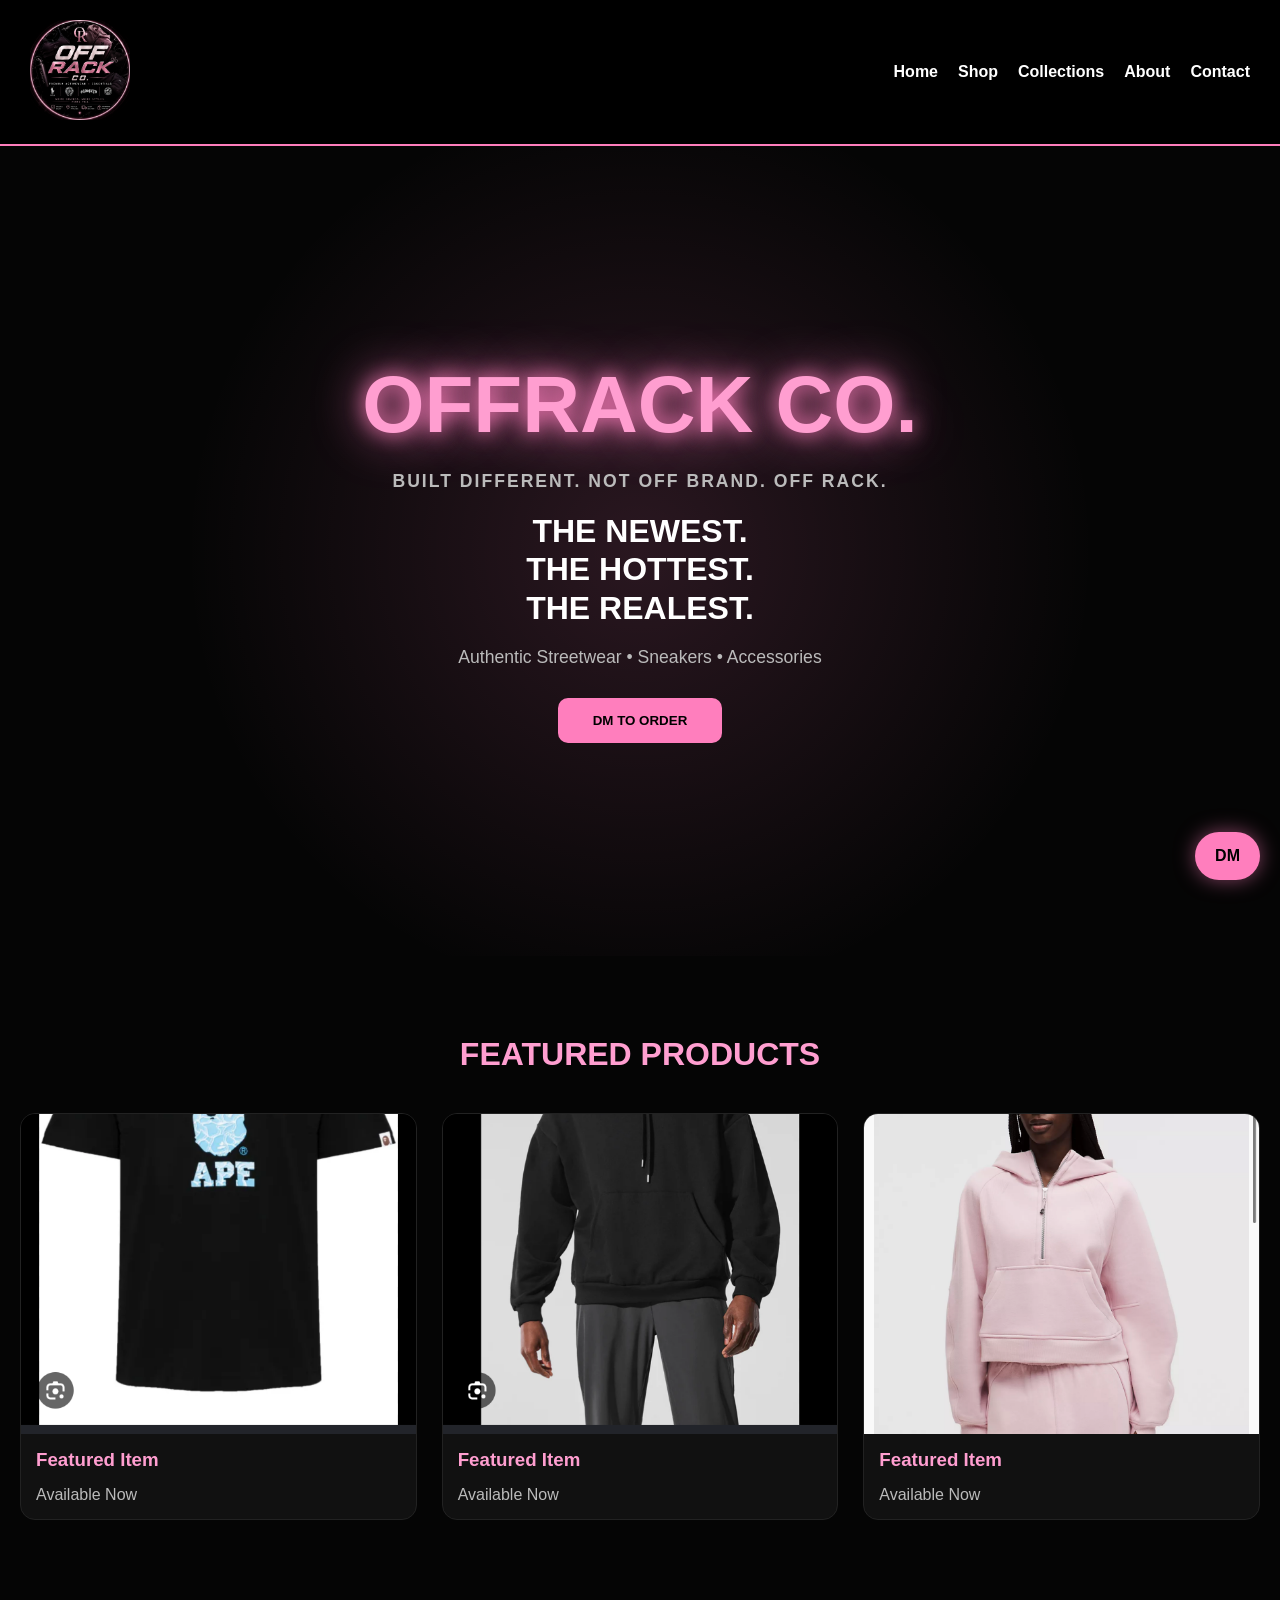
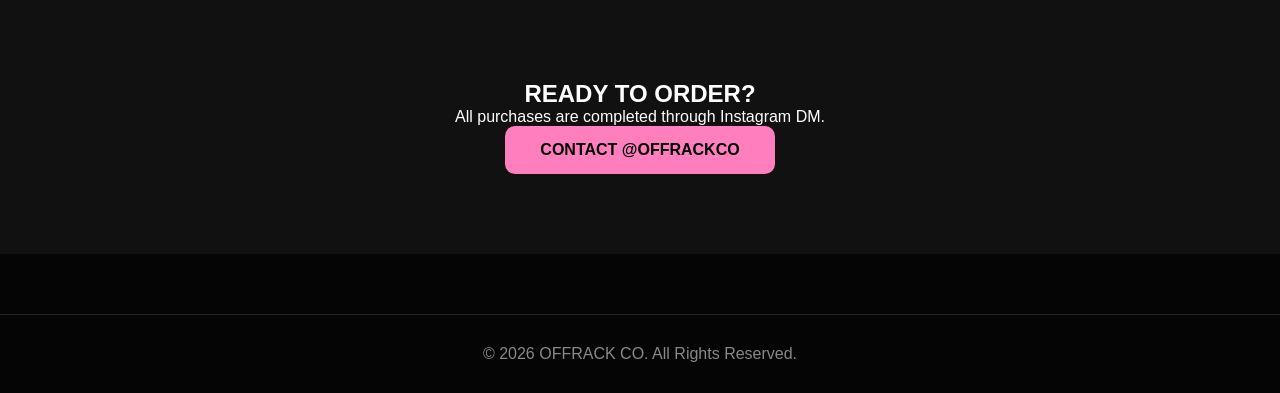
==== index.html @ 8a67b69b "Create index.html" ====
<!DOCTYPE html>
<html lang="en">

<head>
<meta charset="UTF-8">
<meta name="viewport" content="width=device-width, initial-scale=1.0">
<link rel="icon" href="B596530C-9519-46F6-9E4F-7140266F01FE.png">
<title>OFFRACK CO.</title>
<link rel="stylesheet" href="style.css">
</head>

<body>

<nav>

<div class="logo-wrap">
<img src="B596530C-9519-46F6-9E4F-7140266F01FE.png"
class="logo-img"
alt="OFFRACK CO.">
</div>

<ul>
<li><a href="index.html">Home</a></li>
<li><a href="shop.html">Shop</a></li>
<li><a href="collections.html">Collections</a></li>
<li><a href="about.html">About</a></li>
<li><a href="contact.html">Contact</a></li>
</ul>

</nav>

<section class="hero">

<h1>OFFRACK CO.</h1>

<p class="hero-tagline">
BUILT DIFFERENT. NOT OFF BRAND. OFF RACK.
</p>

<h2>
THE NEWEST.<br>
THE HOTTEST.<br>
THE REALEST.
</h2>

<p>
Authentic Streetwear • Sneakers • Accessories
</p>

<a href="https://instagram.com/offrackco" target="_blank">
<button class="hero-btn">
DM TO ORDER
</button>
</a>

</section>

<section class="featured">

<h2>FEATURED PRODUCTS</h2>

<div class="products">

<div class="card">
<img src="IMG_4664.png" alt="Featured Product">
<h3>Featured Item</h3>
<p>Available Now</p>
</div>

<div class="card">
<img src="IMG_4663.png" alt="Featured Product">
<h3>Featured Item</h3>
<p>Available Now</p>
</div>

<div class="card">
<img src="IMG_4662.png" alt="Featured Product">
<h3>Featured Item</h3>
<p>Available Now</p>
</div>

</div>

</section>

<section class="instagram">

<h2>READY TO ORDER?</h2>

<p>
All purchases are completed through Instagram DM.
</p>

<a href="https://instagram.com/offrackco"
target="_blank"
class="instagram-btn">

CONTACT @OFFRACKCO

</a>

</section>

<a href="https://instagram.com/offrackco"
target="_blank"
class="floating-dm">

DM

</a>

<footer>
<p>© 2026 OFFRACK CO. All Rights Reserved.</p>
</footer>

</body>
</html>
---- style.css ----
*{
margin:0;
padding:0;
box-sizing:border-box;
font-family:Arial, Helvetica, sans-serif;
}

html{
scroll-behavior:smooth;
}

body{
background:#050505;
color:white;
overflow-x:hidden;
}

/* NAVIGATION */

nav{
display:flex;
justify-content:space-between;
align-items:center;
padding:20px 30px;
background:#000;
border-bottom:2px solid #ff7ebd;
}

.logo-img{
width:100px;
height:auto;
}

nav ul{
display:flex;
gap:20px;
list-style:none;
flex-wrap:wrap;
}

nav ul li a{
color:white;
text-decoration:none;
font-weight:600;
transition:.3s;
}

nav ul li a:hover{
color:#ff7ebd;
}

/* HERO */

.hero{
min-height:90vh;
display:flex;
flex-direction:column;
justify-content:center;
align-items:center;
text-align:center;
padding:40px 20px;
background:
radial-gradient(circle,
rgba(255,126,189,.15),
transparent 60%);
}

.hero h1{
font-size:5rem;
font-weight:900;
color:#ff9ed0;
text-shadow:
0 0 20px #ff7ebd,
0 0 50px #ff7ebd;
}

.hero-tagline{
margin-top:20px;
font-size:1.1rem;
letter-spacing:2px;
font-weight:bold;
color:#ff9ed0;
}

.hero h2{
font-size:2rem;
margin-top:20px;
line-height:1.2;
}

.hero p{
margin-top:20px;
font-size:1.1rem;
color:#bbb;
max-width:700px;
}

.hero-btn{
margin-top:30px;
padding:15px 35px;
background:#ff7ebd;
color:black;
border:none;
border-radius:10px;
font-weight:bold;
cursor:pointer;
}

.featured{
padding:80px 20px;
}

.featured h2{
text-align:center;
font-size:2rem;
margin-bottom:40px;
color:#ff9ed0;
}

.products{
display:grid;
grid-template-columns:repeat(auto-fit,minmax(280px,1fr));
gap:25px;
}

.card{
background:#111;
border:1px solid #222;
border-radius:15px;
overflow:hidden;
transition:.3s;
}

.card:hover{
transform:translateY(-8px);
border-color:#ff7ebd;
box-shadow:0 0 25px rgba(255,126,189,.4);
}

.card img{
width:100%;
height:320px;
object-fit:cover;
display:block;
}

.card h3{
padding:15px;
color:#ff9ed0;
}

.card p{
padding:0 15px 15px;
color:#bbb;
}

.about{
padding:80px 20px;
max-width:900px;
margin:auto;
text-align:center;
line-height:1.8;
}

.about h2{
margin-bottom:20px;
color:#ff9ed0;
}

.instagram{
padding:80px 20px;
background:#111;
text-align:center;
}

.instagram-btn{
display:inline-block;
padding:15px 35px;
background:#ff7ebd;
color:black;
text-decoration:none;
font-weight:bold;
border-radius:10px;
}

.floating-dm{
position:fixed;
bottom:20px;
right:20px;
background:#ff7ebd;
color:black;
padding:15px 20px;
border-radius:50px;
font-weight:bold;
text-decoration:none;
z-index:999;
box-shadow:0 0 20px rgba(255,126,189,.5);
}

footer{
text-align:center;
padding:30px;
border-top:1px solid #222;
color:#888;
margin-top:60px;
}

@media(max-width:768px){

nav{
flex-direction:column;
gap:15px;
}

nav ul{
justify-content:center;
}

.hero h1{
font-size:3rem;
}

.hero h2{
font-size:1.5rem;
}

.card img{
height:240px;
}

}
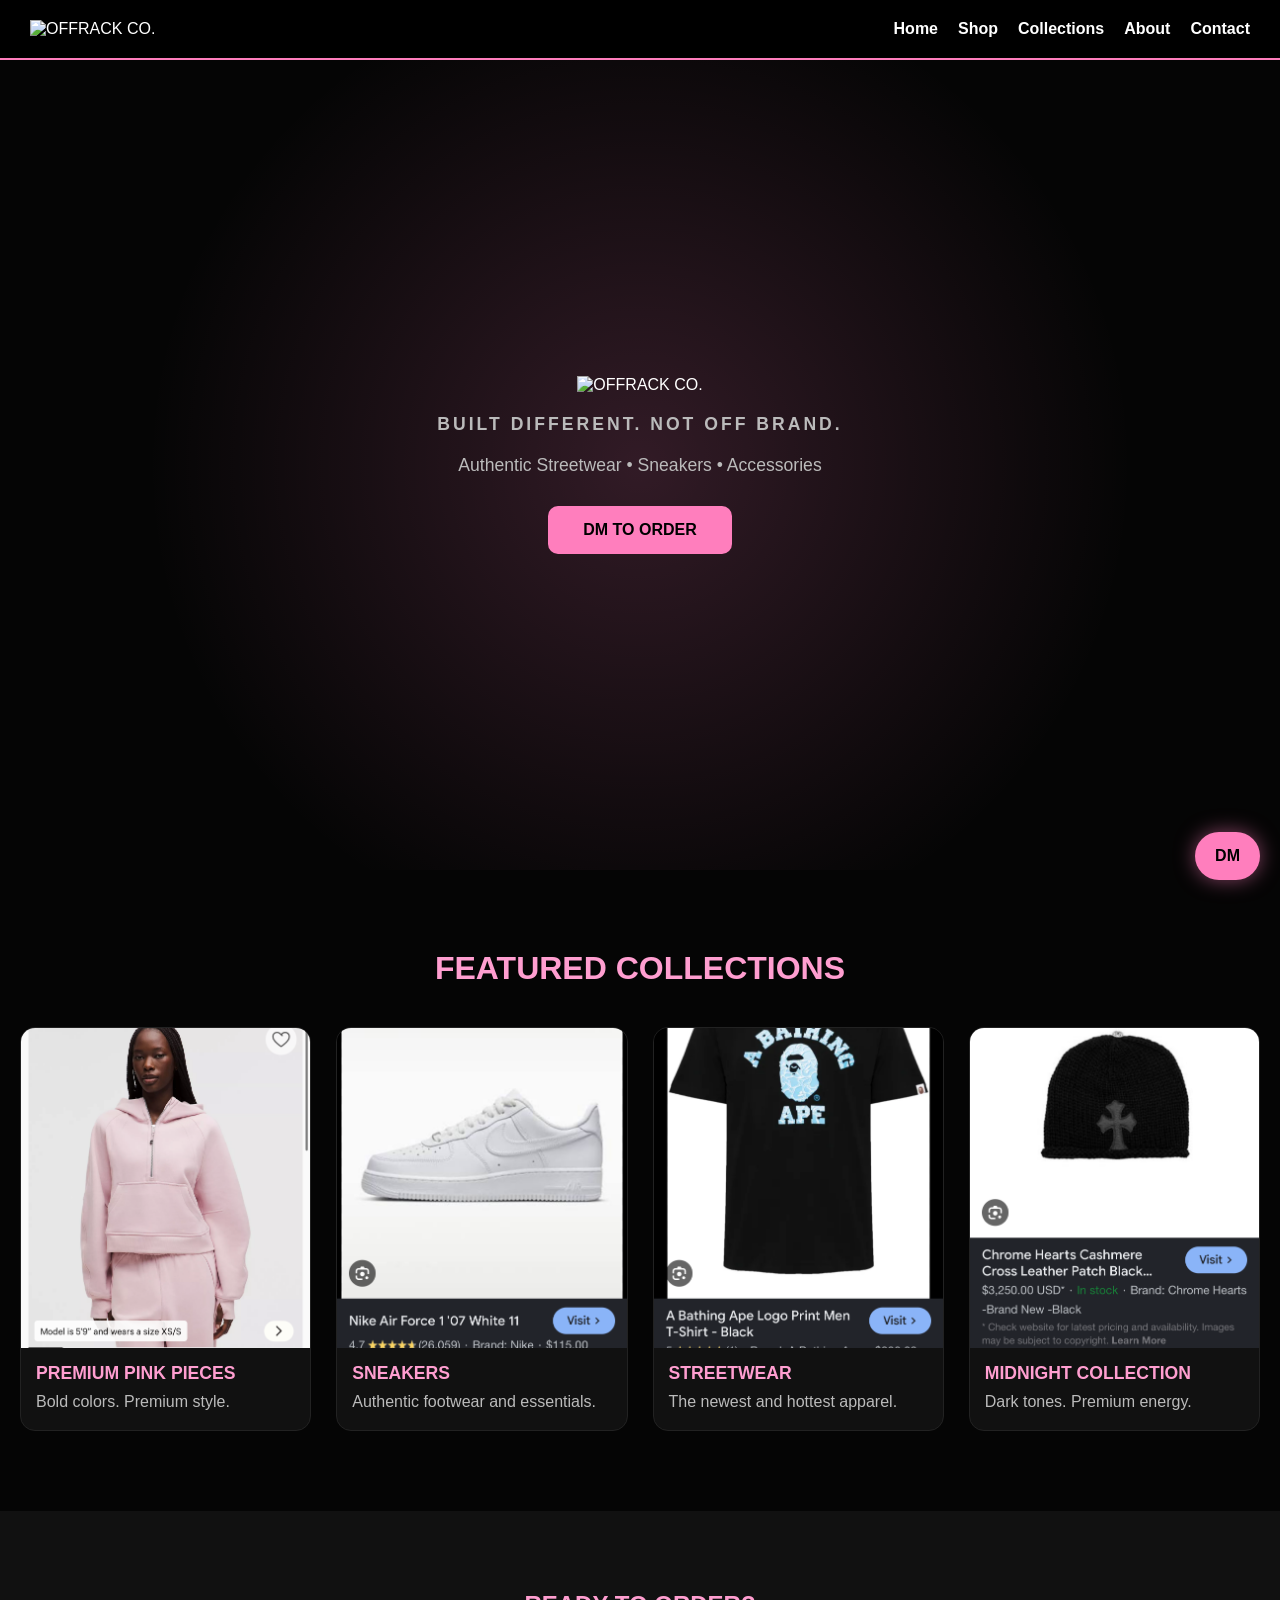
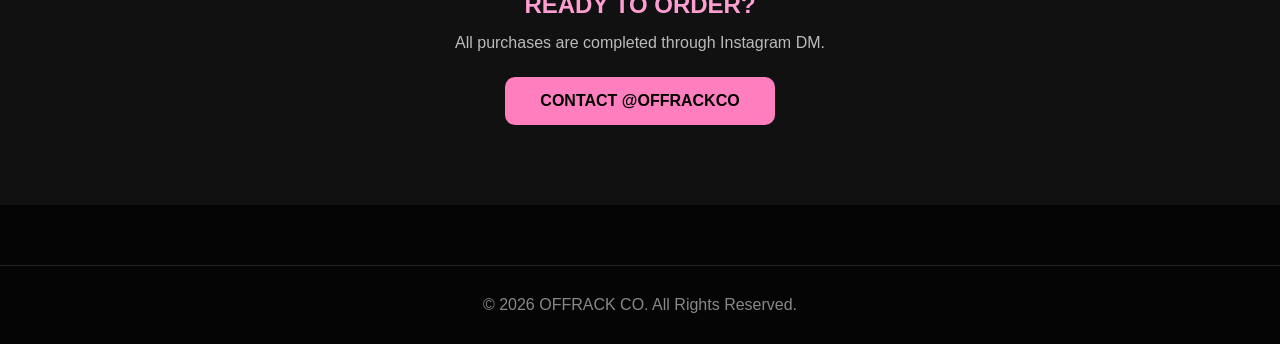
==== commit 4dea4234: "Create index.html" ====
--- a/index.html
+++ b/index.html
@@ -1,24 +1,19 @@
 <!DOCTYPE html>
 <html lang="en">
-
 <head>
 <meta charset="UTF-8">
 <meta name="viewport" content="width=device-width, initial-scale=1.0">
-<link rel="icon" href="B596530C-9519-46F6-9E4F-7140266F01FE.png">
+<link rel="icon" href="offrack-logo.png">
 <title>OFFRACK CO.</title>
 <link rel="stylesheet" href="style.css">
 </head>
-
 <body>
-
 <nav>
-
 <div class="logo-wrap">
-<img src="B596530C-9519-46F6-9E4F-7140266F01FE.png"
+<img src="offrack-logo.png"
 class="logo-img"
 alt="OFFRACK CO.">
 </div>
-
 <ul>
 <li><a href="index.html">Home</a></li>
 <li><a href="shop.html">Shop</a></li>
@@ -26,92 +21,76 @@
 <li><a href="about.html">About</a></li>
 <li><a href="contact.html">Contact</a></li>
 </ul>
-
 </nav>
-
 <section class="hero">
-
-<h1>OFFRACK CO.</h1>
-
+<img
+src="offrack-logo.png"
+class="hero-logo"
+alt="OFFRACK CO.">
 <p class="hero-tagline">
-BUILT DIFFERENT. NOT OFF BRAND. OFF RACK.
+BUILT DIFFERENT. NOT OFF BRAND.
 </p>
-
-<h2>
-THE NEWEST.<br>
-THE HOTTEST.<br>
-THE REALEST.
-</h2>
-
 <p>
 Authentic Streetwear • Sneakers • Accessories
 </p>
-
-<a href="https://instagram.com/offrackco" target="_blank">
+<a href="https://instagram.com/offrackco"
+target="_blank">
 <button class="hero-btn">
 DM TO ORDER
 </button>
 </a>
-
 </section>
-
 <section class="featured">
-
-<h2>FEATURED PRODUCTS</h2>
-
+<h2>FEATURED COLLECTIONS</h2>
 <div class="products">
-
+<a href="pink-pieces.html" class="collection-link">
 <div class="card">
-<img src="IMG_4664.png" alt="Featured Product">
-<h3>Featured Item</h3>
-<p>Available Now</p>
+<img src="IMG_4662.png">
+<h3>PREMIUM PINK PIECES</h3>
+<p>Bold colors. Premium style.</p>
 </div>
-
+</a>
+<a href="sneakers.html" class="collection-link">
 <div class="card">
-<img src="IMG_4663.png" alt="Featured Product">
-<h3>Featured Item</h3>
-<p>Available Now</p>
+<img src="IMG_4659.png">
+<h3>SNEAKERS</h3>
+<p>Authentic footwear and essentials.</p>
 </div>
-
+</a>
+<a href="streetwear.html" class="collection-link">
 <div class="card">
-<img src="IMG_4662.png" alt="Featured Product">
-<h3>Featured Item</h3>
-<p>Available Now</p>
+<img src="IMG_4664.png">
+<h3>STREETWEAR</h3>
+<p>The newest and hottest apparel.</p>
 </div>
-
+</a>
+<a href="midnight.html" class="collection-link">
+<div class="card">
+<img src="IMG_4661.png">
+<h3>MIDNIGHT COLLECTION</h3>
+<p>Dark tones. Premium energy.</p>
 </div>
-
+</a>
+</div>
 </section>
-
 <section class="instagram">
-
 <h2>READY TO ORDER?</h2>
-
 <p>
 All purchases are completed through Instagram DM.
 </p>
-
 <a href="https://instagram.com/offrackco"
 target="_blank"
 class="instagram-btn">
-
 CONTACT @OFFRACKCO
-
 </a>
-
 </section>
-
 <a href="https://instagram.com/offrackco"
 target="_blank"
 class="floating-dm">
-
 DM
-
 </a>
-
 <footer>
 <p>© 2026 OFFRACK CO. All Rights Reserved.</p>
 </footer>
-
 </body>
 </html>
--- a/style.css
+++ b/style.css
@@ -60,9 +60,11 @@
 text-align:center;
 padding:40px 20px;
 background:
-radial-gradient(circle,
-rgba(255,126,189,.15),
-transparent 60%);
+radial-gradient(
+circle at center,
+rgba(255,126,189,.18),
+transparent 65%
+);
 }
 
 .hero h1{
@@ -75,16 +77,16 @@
 }
 
 .hero-tagline{
-margin-top:20px;
-font-size:1.1rem;
-letter-spacing:2px;
-font-weight:bold;
+margin-top:15px;
+font-size:1rem;
+letter-spacing:3px;
+font-weight:700;
 color:#ff9ed0;
 }
 
 .hero h2{
 font-size:2rem;
-margin-top:20px;
+margin-top:25px;
 line-height:1.2;
 }
 
@@ -104,7 +106,16 @@
 border-radius:10px;
 font-weight:bold;
 cursor:pointer;
-}
+font-size:1rem;
+transition:.3s;
+}
+
+.hero-btn:hover{
+transform:translateY(-5px);
+box-shadow:0 0 20px #ff7ebd;
+}
+
+/* SECTIONS */
 
 .featured{
 padding:80px 20px;
@@ -116,6 +127,8 @@
 margin-bottom:40px;
 color:#ff9ed0;
 }
+
+/* PRODUCTS */
 
 .products{
 display:grid;
@@ -129,6 +142,7 @@
 border-radius:15px;
 overflow:hidden;
 transition:.3s;
+height:100%;
 }
 
 .card:hover{
@@ -145,32 +159,113 @@
 }
 
 .card h3{
-padding:15px;
-color:#ff9ed0;
+padding:15px 15px 5px;
+color:#ff9ed0;
+font-size:1.1rem;
 }
 
 .card p{
 padding:0 15px 15px;
 color:#bbb;
-}
+line-height:1.6;
+}
+
+/* CLICKABLE COLLECTIONS */
+
+.collection-link{
+display:block;
+text-decoration:none;
+color:inherit;
+}
+
+.collection-link:hover{
+text-decoration:none;
+}
+
+/* COLLECTION PAGES */
+
+.collection-page{
+padding:80px 20px;
+text-align:center;
+}
+
+.collection-page h1{
+font-size:4rem;
+color:#ff9ed0;
+margin-bottom:20px;
+text-shadow:
+0 0 20px #ff7ebd,
+0 0 50px #ff7ebd;
+}
+
+.collection-page p{
+color:#bbb;
+max-width:800px;
+margin:auto;
+line-height:1.8;
+margin-bottom:40px;
+}
+
+.collection-page .products{
+margin-top:40px;
+}
+
+.collection-page .card{
+background:#111;
+border:1px solid #222;
+border-radius:15px;
+overflow:hidden;
+transition:.3s;
+}
+
+.collection-page .card:hover{
+transform:translateY(-8px);
+border-color:#ff7ebd;
+box-shadow:0 0 25px rgba(255,126,189,.4);
+}
+
+.collection-page .card img{
+width:100%;
+height:350px;
+object-fit:cover;
+}
+
+.collection-page h2{
+color:#ff9ed0;
+margin-bottom:20px;
+}
+
+/* ABOUT */
 
 .about{
 padding:80px 20px;
 max-width:900px;
 margin:auto;
 text-align:center;
-line-height:1.8;
+line-height:1.9;
 }
 
 .about h2{
 margin-bottom:20px;
 color:#ff9ed0;
 }
+
+/* CONTACT */
 
 .instagram{
 padding:80px 20px;
 background:#111;
 text-align:center;
+}
+
+.instagram h2{
+margin-bottom:15px;
+color:#ff9ed0;
+}
+
+.instagram p{
+margin-bottom:25px;
+color:#bbb;
 }
 
 .instagram-btn{
@@ -181,7 +276,15 @@
 text-decoration:none;
 font-weight:bold;
 border-radius:10px;
-}
+transition:.3s;
+}
+
+.instagram-btn:hover{
+transform:translateY(-3px);
+box-shadow:0 0 20px #ff7ebd;
+}
+
+/* FLOATING DM BUTTON */
 
 .floating-dm{
 position:fixed;
@@ -195,7 +298,14 @@
 text-decoration:none;
 z-index:999;
 box-shadow:0 0 20px rgba(255,126,189,.5);
-}
+transition:.3s;
+}
+
+.floating-dm:hover{
+transform:scale(1.05);
+}
+
+/* FOOTER */
 
 footer{
 text-align:center;
@@ -205,6 +315,8 @@
 margin-top:60px;
 }
 
+/* MOBILE */
+
 @media(max-width:768px){
 
 nav{
@@ -224,8 +336,21 @@
 font-size:1.5rem;
 }
 
+.hero-tagline{
+font-size:.9rem;
+}
+
+.collection-page h1{
+font-size:2.5rem;
+}
+
 .card img{
 height:240px;
 }
 
-}
+.floating-dm{
+bottom:15px;
+right:15px;
+}
+
+}
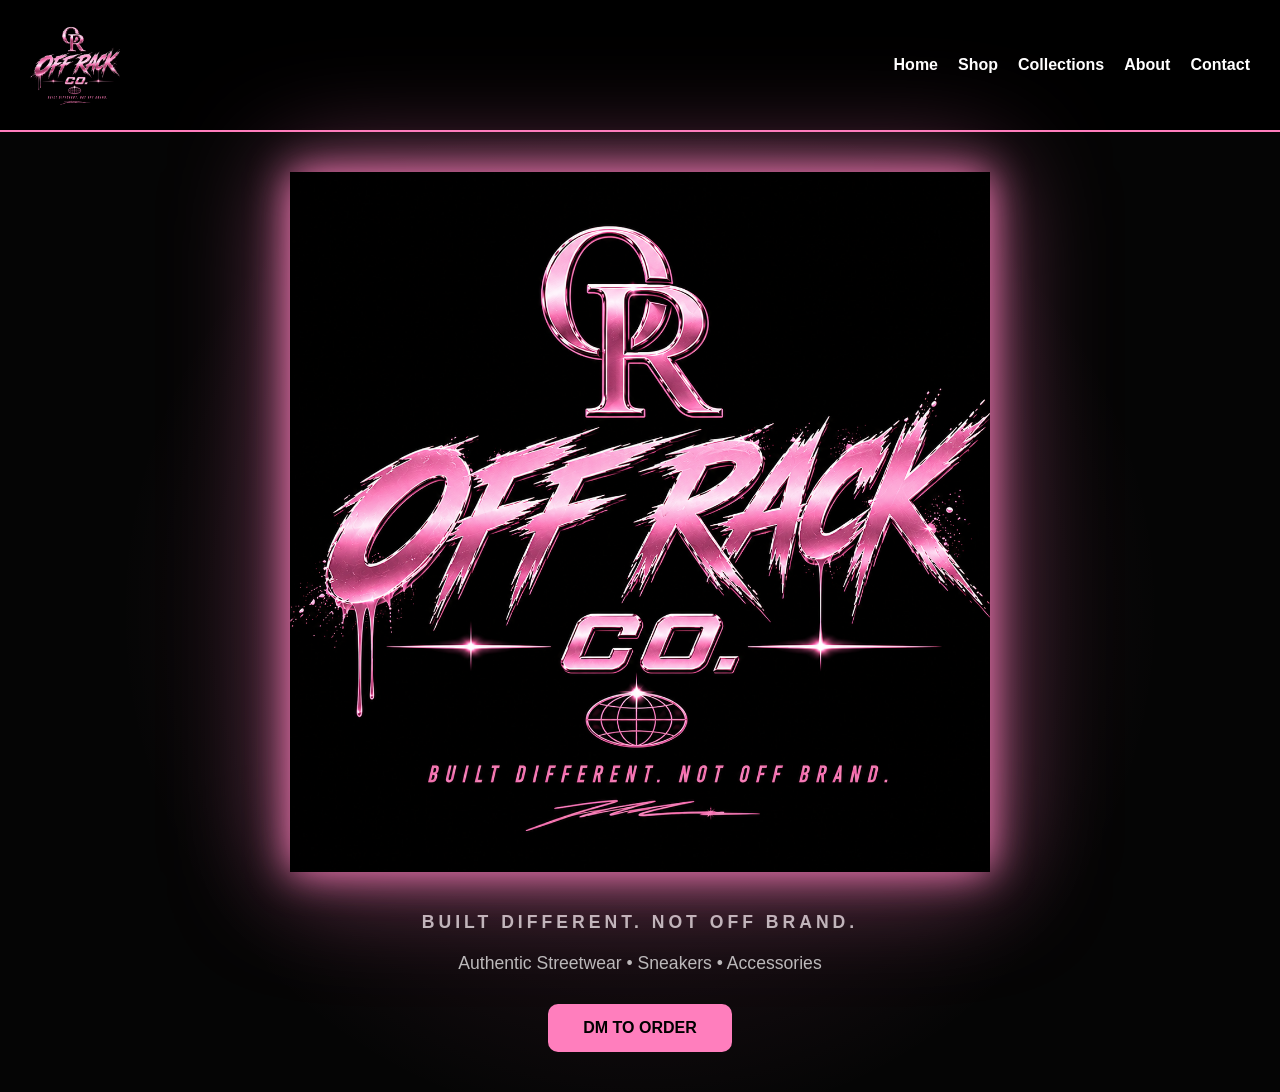
==== commit bfad6f8b: "Create index.html" ====
--- a/index.html
+++ b/index.html
@@ -1,16 +1,15 @@
-<!DOCTYPE html>
-<html lang="en">
 <head>
 <meta charset="UTF-8">
 <meta name="viewport" content="width=device-width, initial-scale=1.0">
-<link rel="icon" href="offrack-logo.png">
+<link rel="icon" href="16BE7FED-E92F-4C69-846D-A9EF9C2878A0.png">
 <title>OFFRACK CO.</title>
 <link rel="stylesheet" href="style.css">
 </head>
 <body>
 <nav>
 <div class="logo-wrap">
-<img src="offrack-logo.png"
+<img
+src="16BE7FED-E92F-4C69-846D-A9EF9C2878A0.png"
 class="logo-img"
 alt="OFFRACK CO.">
 </div>
@@ -24,7 +23,7 @@
 </nav>
 <section class="hero">
 <img
-src="offrack-logo.png"
+src="16BE7FED-E92F-4C69-846D-A9EF9C2878A0.png"
 class="hero-logo"
 alt="OFFRACK CO.">
 <p class="hero-tagline">
@@ -33,64 +32,9 @@
 <p>
 Authentic Streetwear • Sneakers • Accessories
 </p>
-<a href="https://instagram.com/offrackco"
-target="_blank">
+<a href="https://instagram.com/offrackco" target="_blank">
 <button class="hero-btn">
 DM TO ORDER
 </button>
 </a>
 </section>
-<section class="featured">
-<h2>FEATURED COLLECTIONS</h2>
-<div class="products">
-<a href="pink-pieces.html" class="collection-link">
-<div class="card">
-<img src="IMG_4662.png">
-<h3>PREMIUM PINK PIECES</h3>
-<p>Bold colors. Premium style.</p>
-</div>
-</a>
-<a href="sneakers.html" class="collection-link">
-<div class="card">
-<img src="IMG_4659.png">
-<h3>SNEAKERS</h3>
-<p>Authentic footwear and essentials.</p>
-</div>
-</a>
-<a href="streetwear.html" class="collection-link">
-<div class="card">
-<img src="IMG_4664.png">
-<h3>STREETWEAR</h3>
-<p>The newest and hottest apparel.</p>
-</div>
-</a>
-<a href="midnight.html" class="collection-link">
-<div class="card">
-<img src="IMG_4661.png">
-<h3>MIDNIGHT COLLECTION</h3>
-<p>Dark tones. Premium energy.</p>
-</div>
-</a>
-</div>
-</section>
-<section class="instagram">
-<h2>READY TO ORDER?</h2>
-<p>
-All purchases are completed through Instagram DM.
-</p>
-<a href="https://instagram.com/offrackco"
-target="_blank"
-class="instagram-btn">
-CONTACT @OFFRACKCO
-</a>
-</section>
-<a href="https://instagram.com/offrackco"
-target="_blank"
-class="floating-dm">
-DM
-</a>
-<footer>
-<p>© 2026 OFFRACK CO. All Rights Reserved.</p>
-</footer>
-</body>
-</html>
--- a/style.css
+++ b/style.css
@@ -4,19 +4,15 @@
 box-sizing:border-box;
 font-family:Arial, Helvetica, sans-serif;
 }
-
 html{
 scroll-behavior:smooth;
 }
-
 body{
 background:#050505;
 color:white;
 overflow-x:hidden;
 }
-
 /* NAVIGATION */
-
 nav{
 display:flex;
 justify-content:space-between;
@@ -25,32 +21,26 @@
 background:#000;
 border-bottom:2px solid #ff7ebd;
 }
-
 .logo-img{
-width:100px;
+width:90px;
 height:auto;
 }
-
 nav ul{
 display:flex;
 gap:20px;
 list-style:none;
 flex-wrap:wrap;
 }
-
 nav ul li a{
 color:white;
 text-decoration:none;
 font-weight:600;
 transition:.3s;
 }
-
 nav ul li a:hover{
 color:#ff7ebd;
 }
-
 /* HERO */
-
 .hero{
 min-height:90vh;
 display:flex;
@@ -66,7 +56,22 @@
 transparent 65%
 );
 }
-
+.hero-logo{
+width:700px;
+max-width:95%;
+height:auto;
+margin-bottom:20px;
+filter:
+drop-shadow(0 0 20px #ff7ebd)
+drop-shadow(0 0 50px rgba(255,126,189,.5));
+}
+.hero-tagline{
+margin-top:10px;
+font-size:1rem;
+letter-spacing:4px;
+font-weight:700;
+color:#ff9ed0;
+}
 .hero h1{
 font-size:5rem;
 font-weight:900;
@@ -75,28 +80,17 @@
 0 0 20px #ff7ebd,
 0 0 50px #ff7ebd;
 }
-
-.hero-tagline{
-margin-top:15px;
-font-size:1rem;
-letter-spacing:3px;
-font-weight:700;
-color:#ff9ed0;
-}
-
 .hero h2{
 font-size:2rem;
-margin-top:25px;
+margin-top:20px;
 line-height:1.2;
 }
-
 .hero p{
 margin-top:20px;
 font-size:1.1rem;
 color:#bbb;
 max-width:700px;
 }
-
 .hero-btn{
 margin-top:30px;
 padding:15px 35px;
@@ -105,37 +99,31 @@
 border:none;
 border-radius:10px;
 font-weight:bold;
+font-size:1rem;
 cursor:pointer;
-font-size:1rem;
-transition:.3s;
-}
-
+transition:.3s;
+}
 .hero-btn:hover{
 transform:translateY(-5px);
 box-shadow:0 0 20px #ff7ebd;
 }
-
 /* SECTIONS */
-
 .featured{
 padding:80px 20px;
 }
-
 .featured h2{
 text-align:center;
 font-size:2rem;
 margin-bottom:40px;
 color:#ff9ed0;
 }
-
 /* PRODUCTS */
-
 .products{
 display:grid;
-grid-template-columns:repeat(auto-fit,minmax(280px,1fr));
+grid-template-columns:
+repeat(auto-fit,minmax(280px,1fr));
 gap:25px;
 }
-
 .card{
 background:#111;
 border:1px solid #222;
@@ -144,99 +132,61 @@
 transition:.3s;
 height:100%;
 }
-
 .card:hover{
 transform:translateY(-8px);
 border-color:#ff7ebd;
-box-shadow:0 0 25px rgba(255,126,189,.4);
-}
-
+box-shadow:
+0 0 25px rgba(255,126,189,.4);
+}
 .card img{
 width:100%;
 height:320px;
 object-fit:cover;
 display:block;
 }
-
 .card h3{
 padding:15px 15px 5px;
 color:#ff9ed0;
 font-size:1.1rem;
 }
-
 .card p{
 padding:0 15px 15px;
 color:#bbb;
 line-height:1.6;
 }
-
-/* CLICKABLE COLLECTIONS */
-
+/* COLLECTION LINKS */
 .collection-link{
 display:block;
 text-decoration:none;
 color:inherit;
 }
-
 .collection-link:hover{
 text-decoration:none;
 }
-
 /* COLLECTION PAGES */
-
 .collection-page{
 padding:80px 20px;
 text-align:center;
 }
-
 .collection-page h1{
 font-size:4rem;
-color:#ff9ed0;
 margin-bottom:20px;
+color:#ff9ed0;
 text-shadow:
 0 0 20px #ff7ebd,
 0 0 50px #ff7ebd;
 }
-
 .collection-page p{
-color:#bbb;
 max-width:800px;
 margin:auto;
 line-height:1.8;
+color:#bbb;
 margin-bottom:40px;
 }
-
 .collection-page .products{
 margin-top:40px;
 }
-
-.collection-page .card{
-background:#111;
-border:1px solid #222;
-border-radius:15px;
-overflow:hidden;
-transition:.3s;
-}
-
-.collection-page .card:hover{
-transform:translateY(-8px);
-border-color:#ff7ebd;
-box-shadow:0 0 25px rgba(255,126,189,.4);
-}
-
-.collection-page .card img{
-width:100%;
-height:350px;
-object-fit:cover;
-}
-
-.collection-page h2{
-color:#ff9ed0;
-margin-bottom:20px;
-}
-
 /* ABOUT */
-
 .about{
 padding:80px 20px;
 max-width:900px;
@@ -244,30 +194,24 @@
 text-align:center;
 line-height:1.9;
 }
-
 .about h2{
 margin-bottom:20px;
 color:#ff9ed0;
 }
-
-/* CONTACT */
-
+/* INSTAGRAM / CONTACT */
 .instagram{
-padding:80px 20px;
 background:#111;
-text-align:center;
-}
-
+padding:80px 20px;
+text-align:center;
+}
 .instagram h2{
 margin-bottom:15px;
 color:#ff9ed0;
 }
-
 .instagram p{
 margin-bottom:25px;
 color:#bbb;
 }
-
 .instagram-btn{
 display:inline-block;
 padding:15px 35px;
@@ -278,14 +222,11 @@
 border-radius:10px;
 transition:.3s;
 }
-
 .instagram-btn:hover{
 transform:translateY(-3px);
 box-shadow:0 0 20px #ff7ebd;
 }
-
 /* FLOATING DM BUTTON */
-
 .floating-dm{
 position:fixed;
 bottom:20px;
@@ -297,60 +238,51 @@
 font-weight:bold;
 text-decoration:none;
 z-index:999;
-box-shadow:0 0 20px rgba(255,126,189,.5);
-transition:.3s;
-}
-
+box-shadow:
+0 0 20px rgba(255,126,189,.5);
+transition:.3s;
+}
 .floating-dm:hover{
 transform:scale(1.05);
 }
-
 /* FOOTER */
-
 footer{
 text-align:center;
 padding:30px;
+margin-top:60px;
 border-top:1px solid #222;
 color:#888;
-margin-top:60px;
-}
-
+}
 /* MOBILE */
-
 @media(max-width:768px){
-
 nav{
 flex-direction:column;
 gap:15px;
 }
-
 nav ul{
 justify-content:center;
 }
-
+.hero-logo{
+width:95%;
+}
 .hero h1{
 font-size:3rem;
 }
-
 .hero h2{
 font-size:1.5rem;
 }
-
 .hero-tagline{
-font-size:.9rem;
-}
-
+font-size:.85rem;
+letter-spacing:2px;
+}
 .collection-page h1{
 font-size:2.5rem;
 }
-
 .card img{
 height:240px;
 }
-
 .floating-dm{
 bottom:15px;
 right:15px;
 }
-
-}
+}
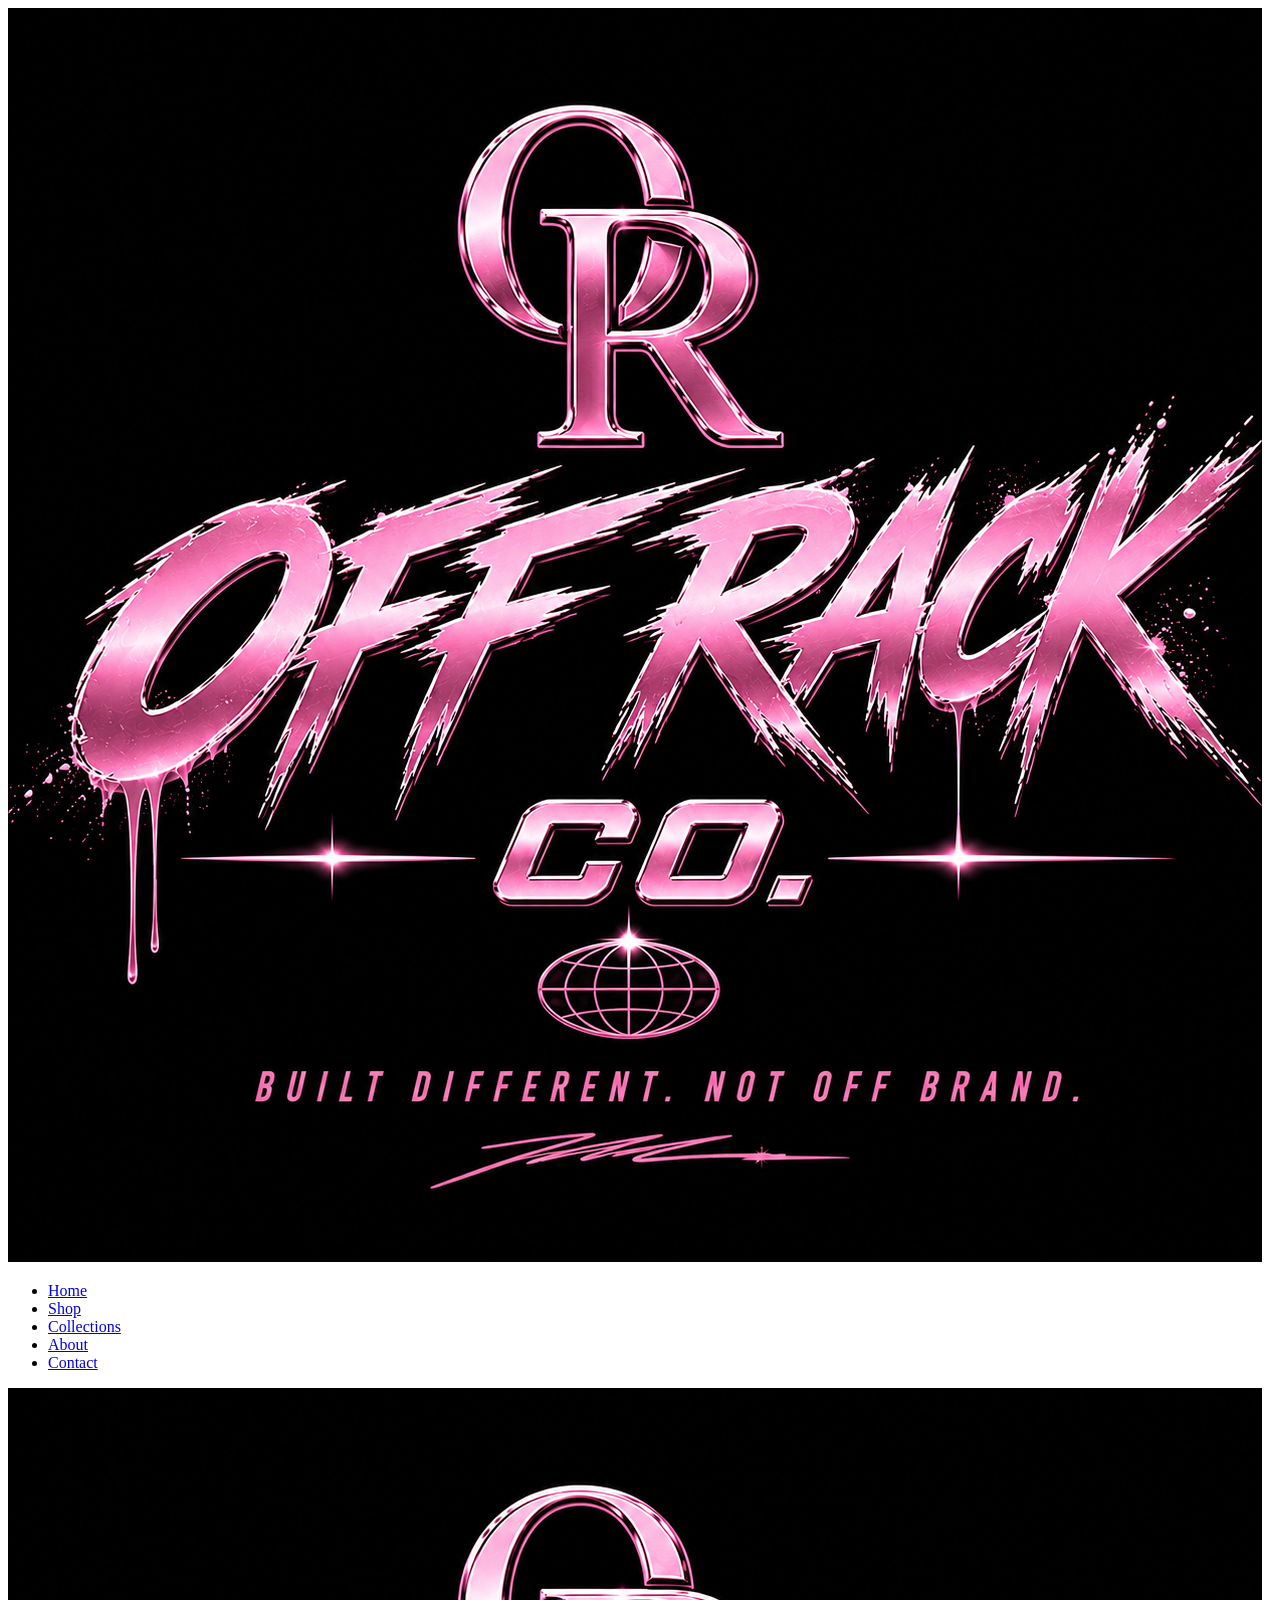
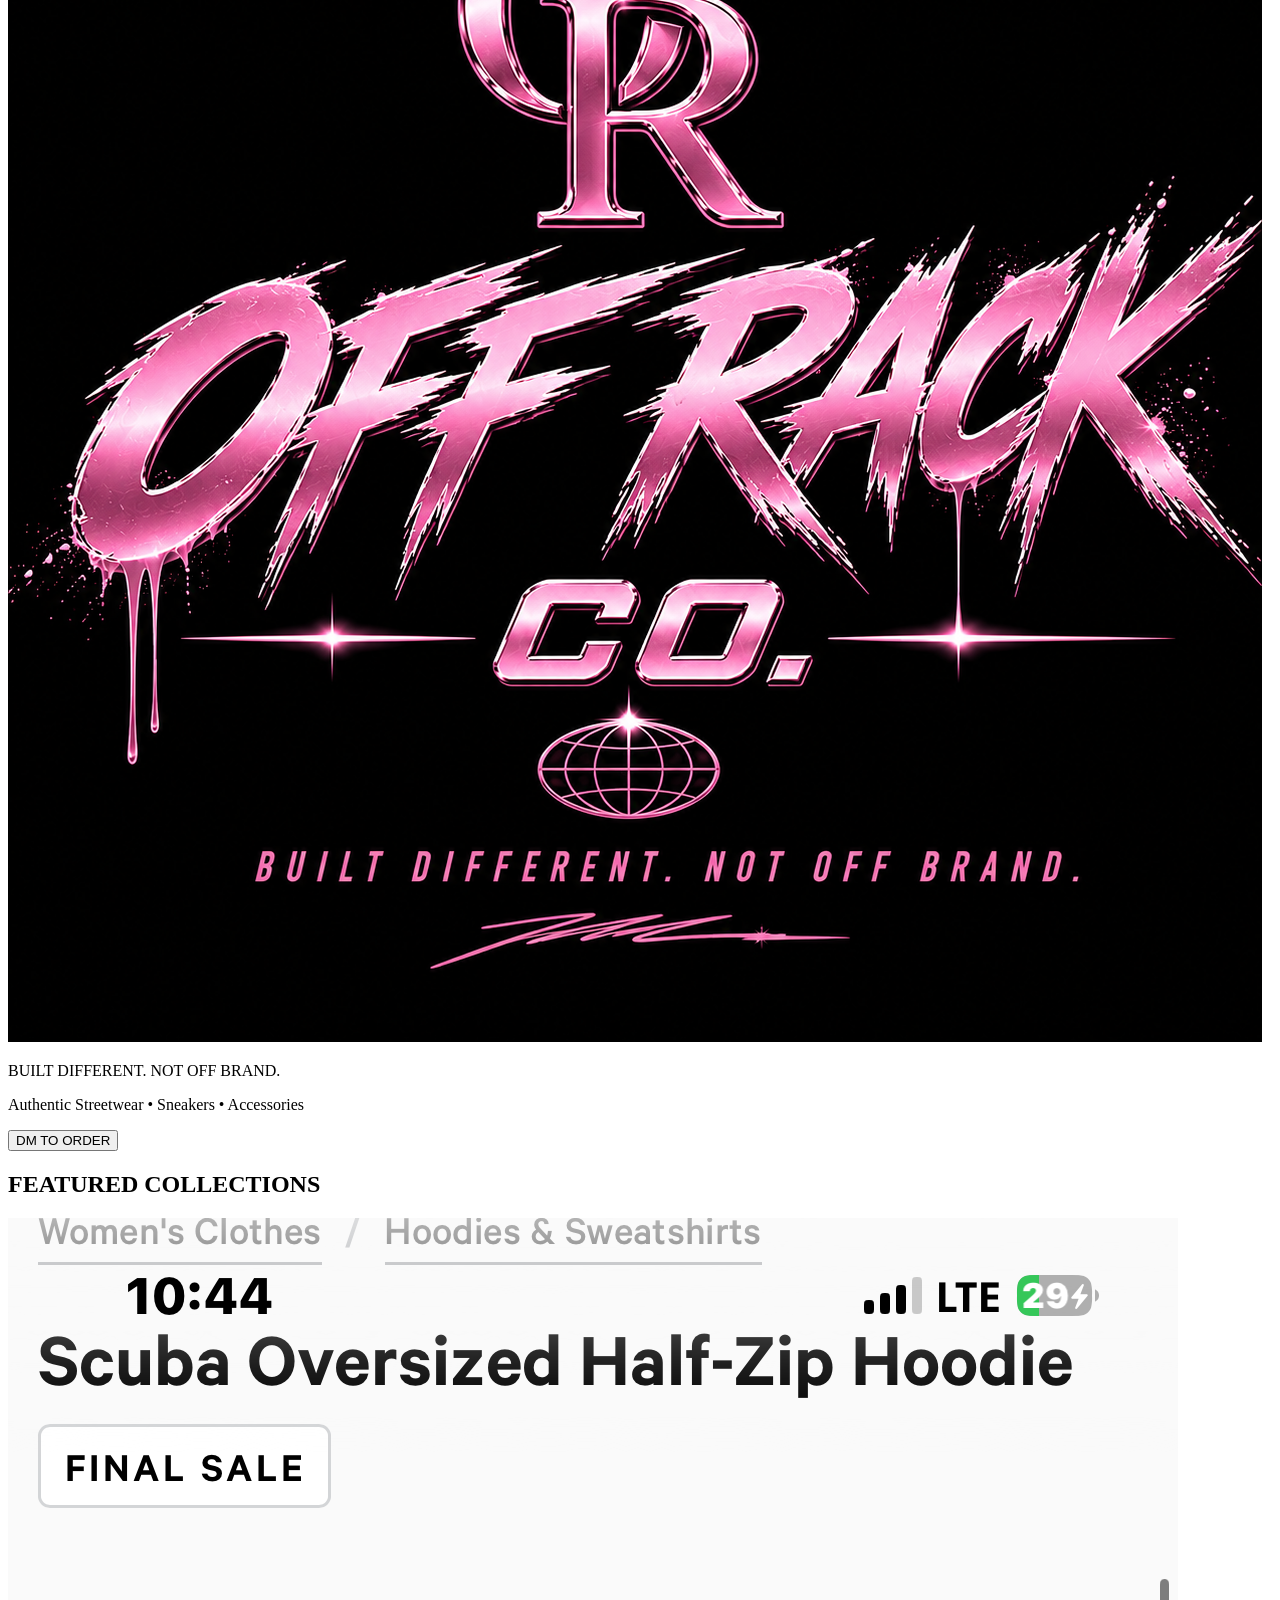
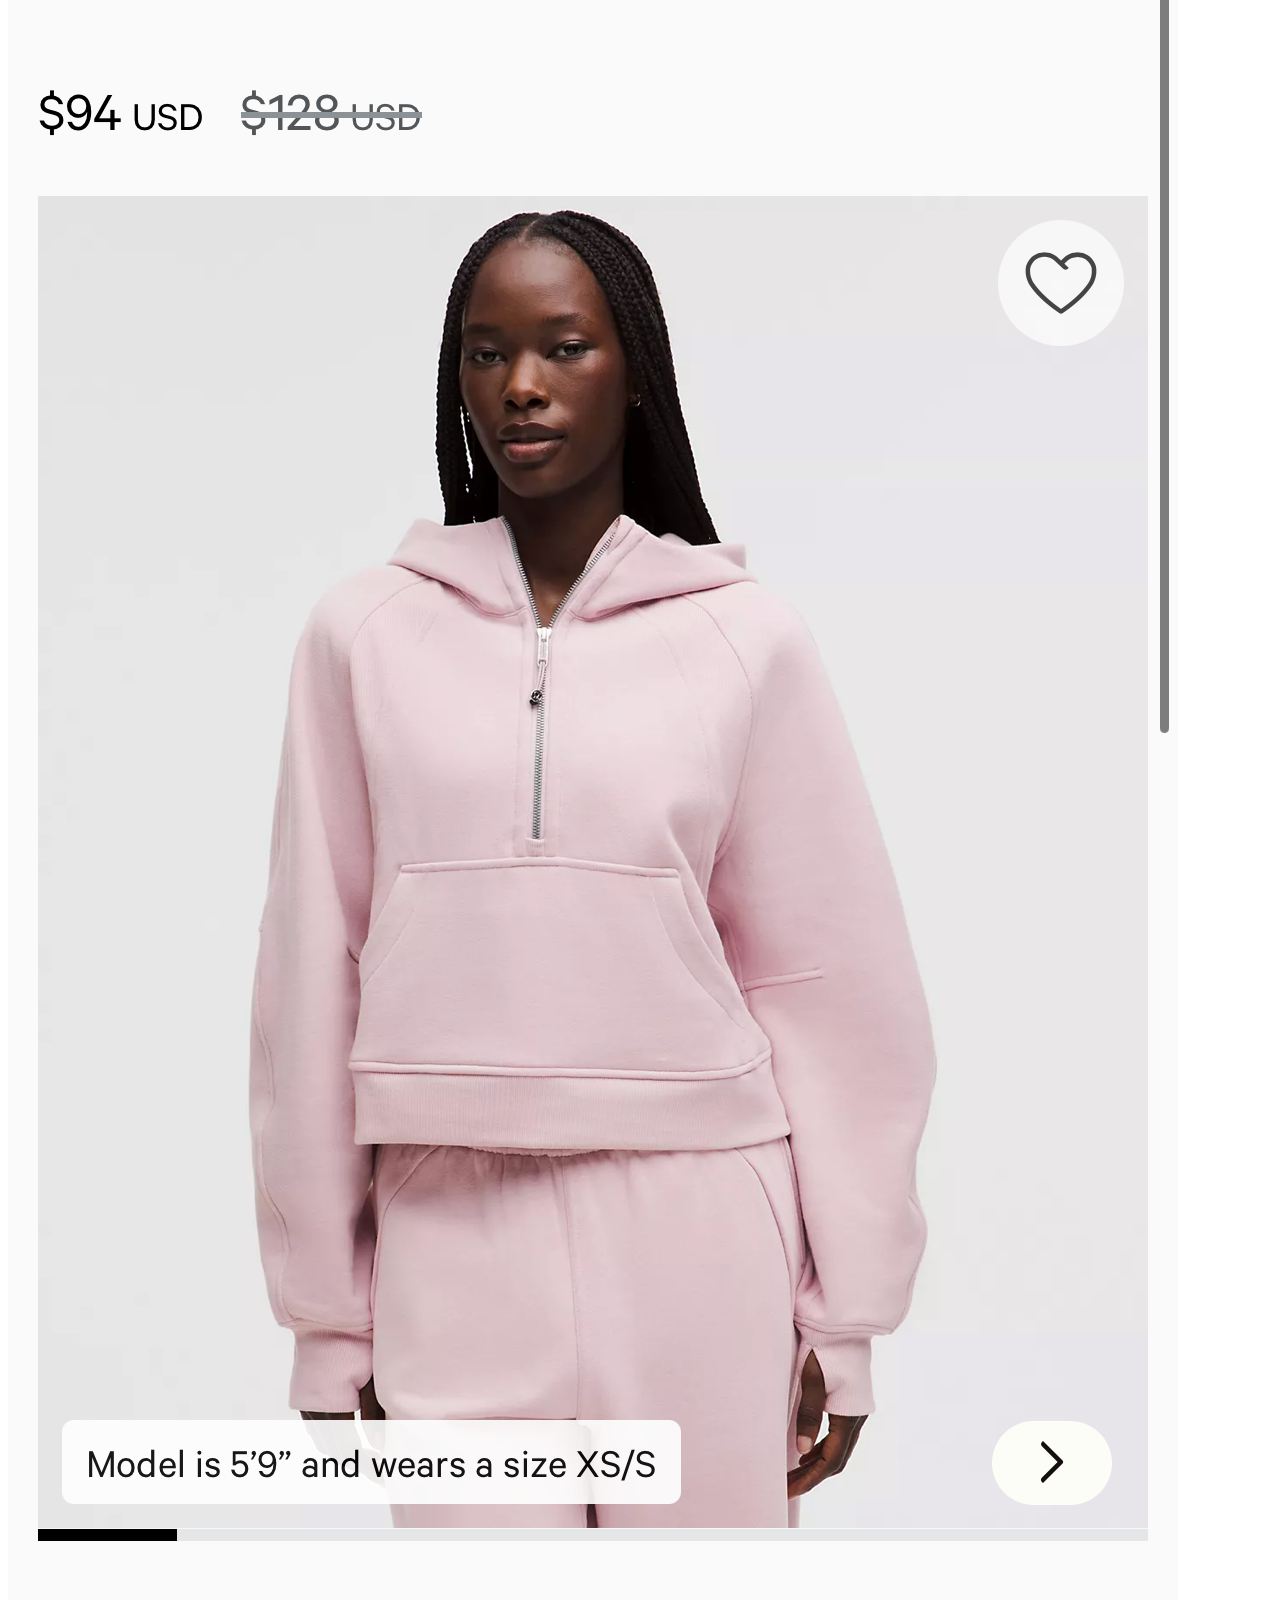
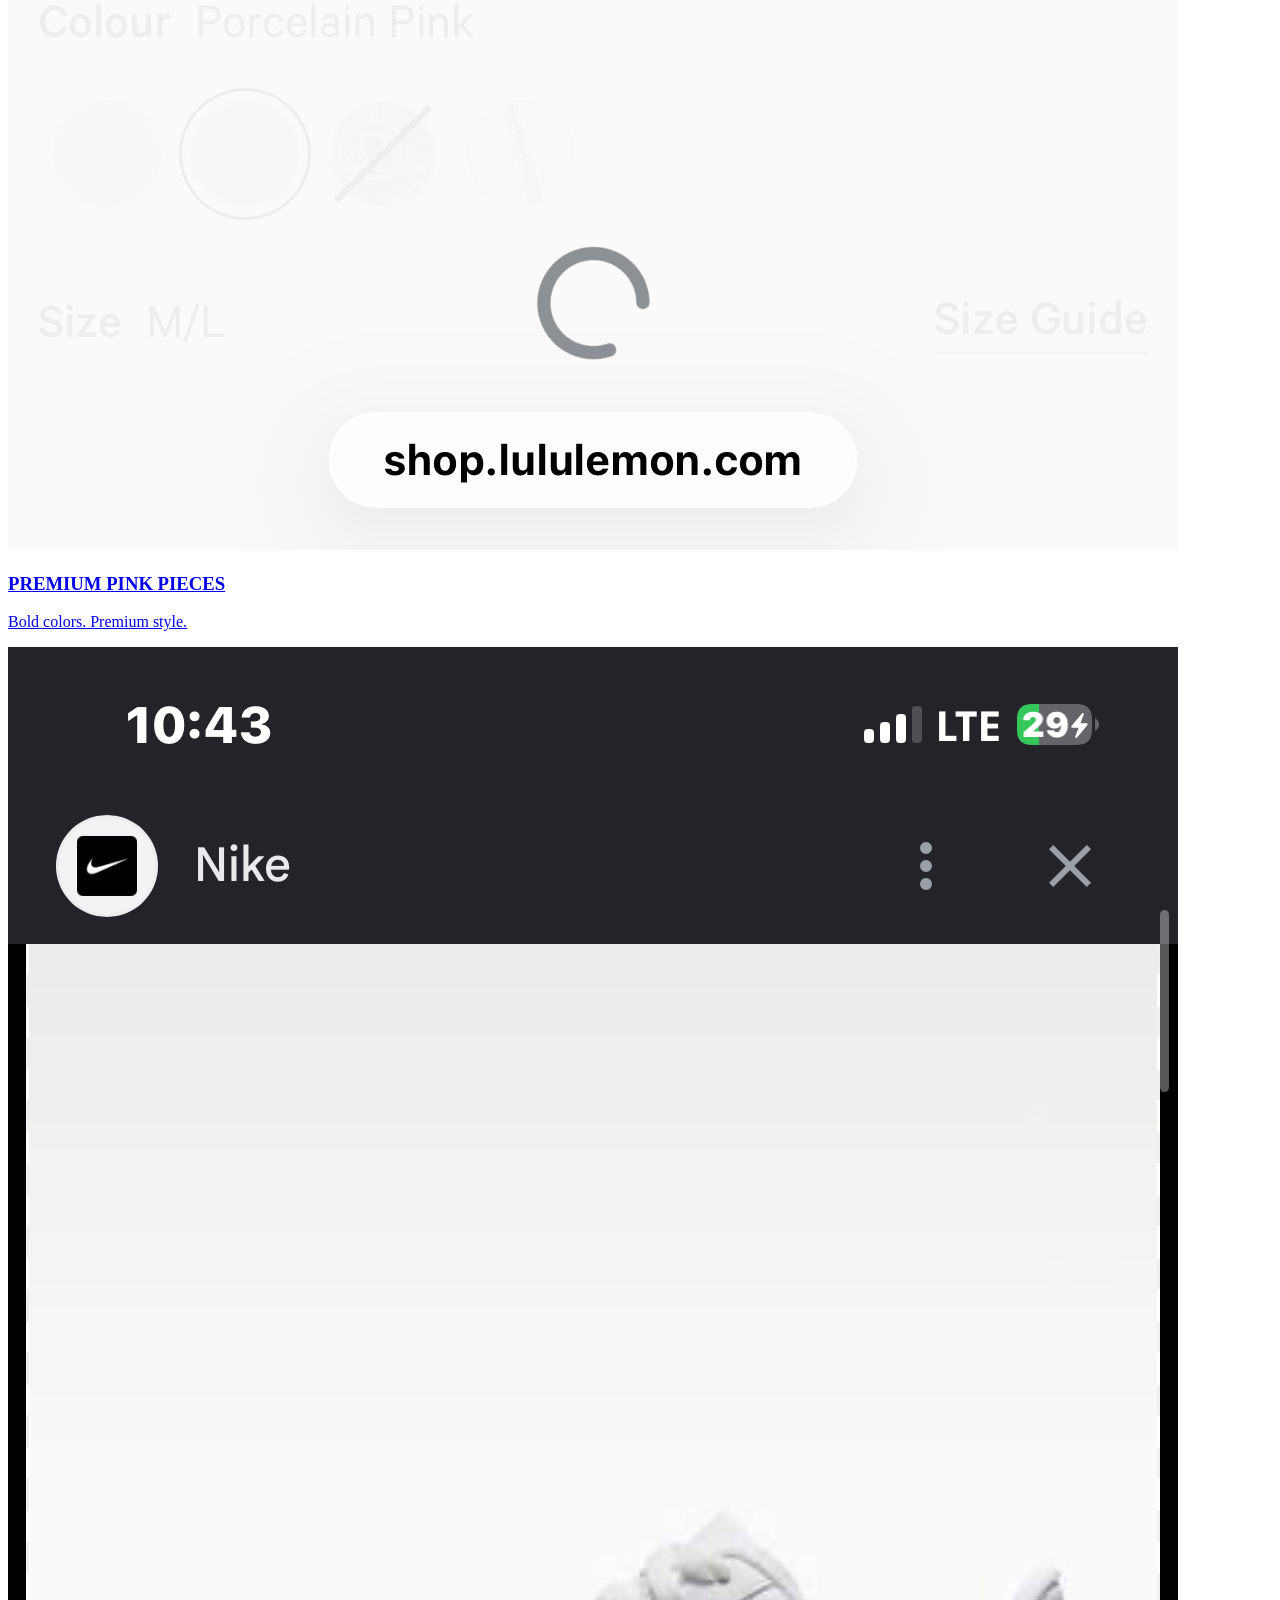
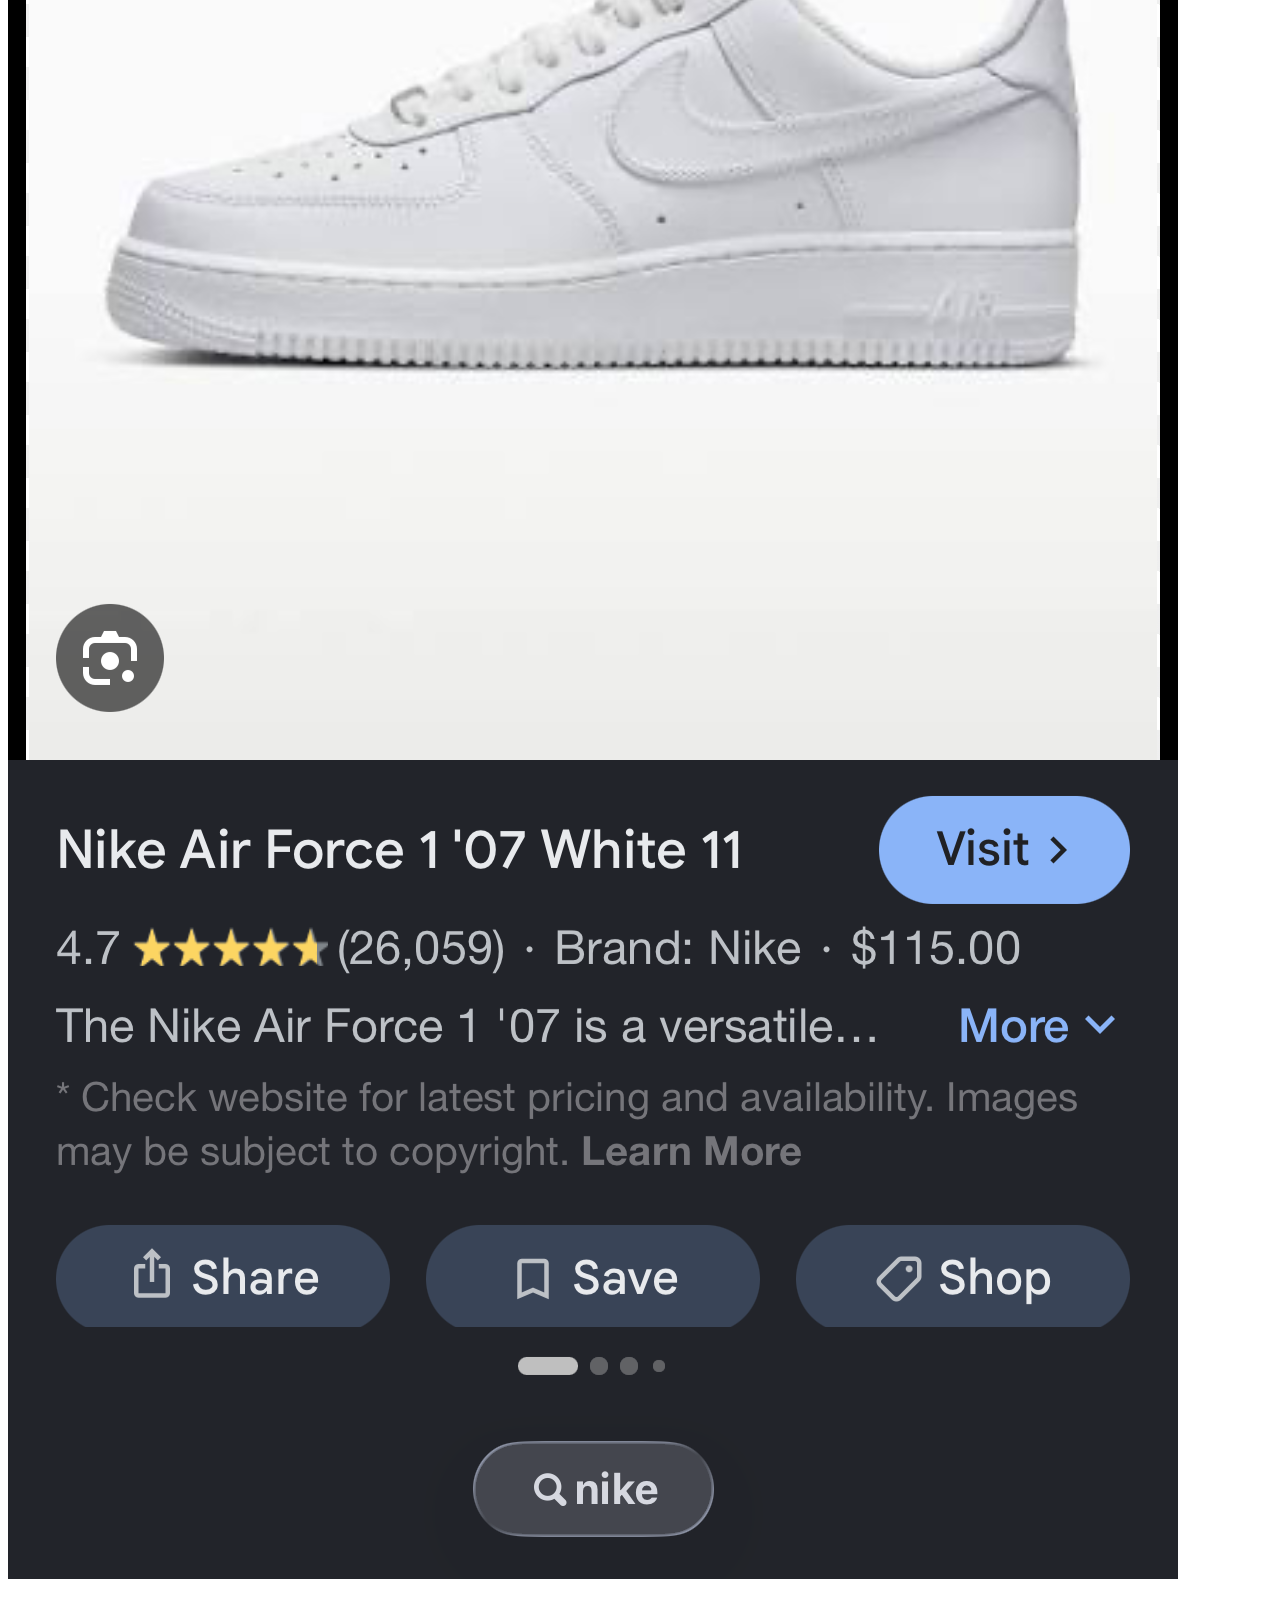
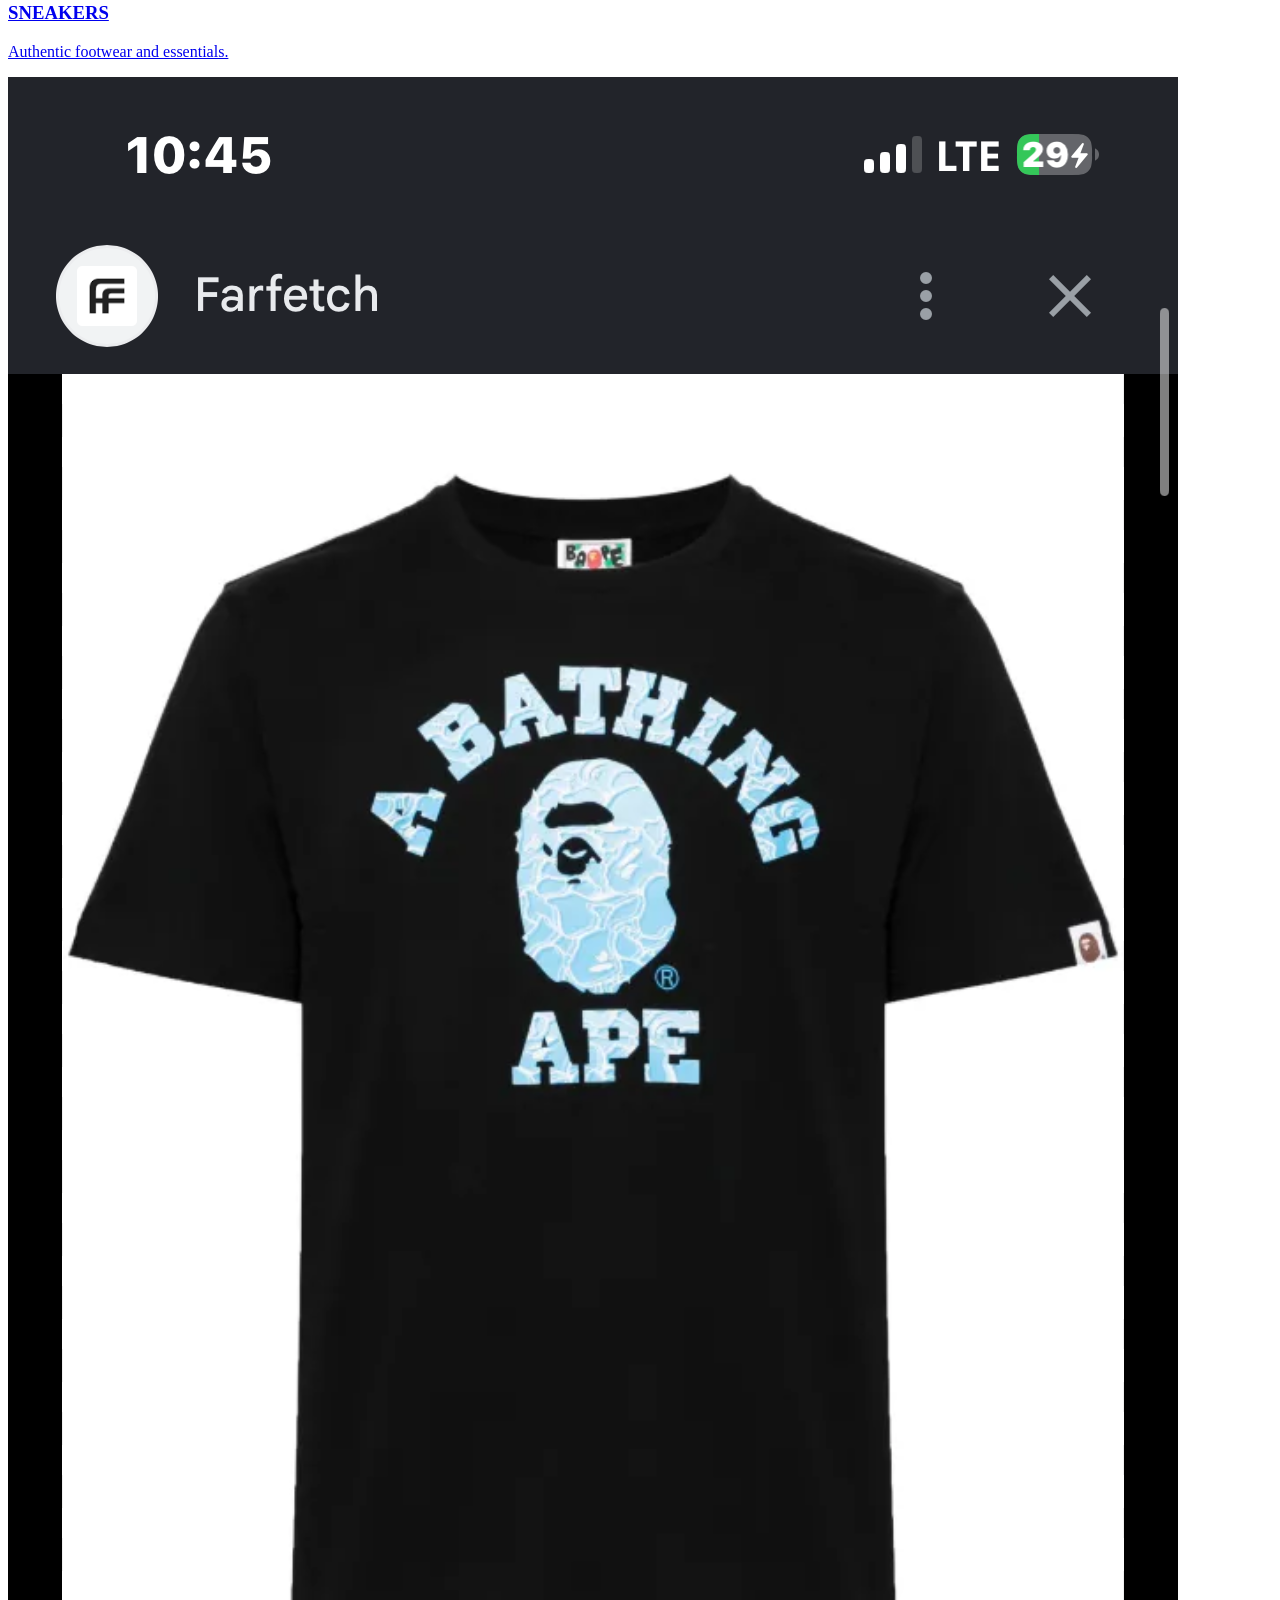
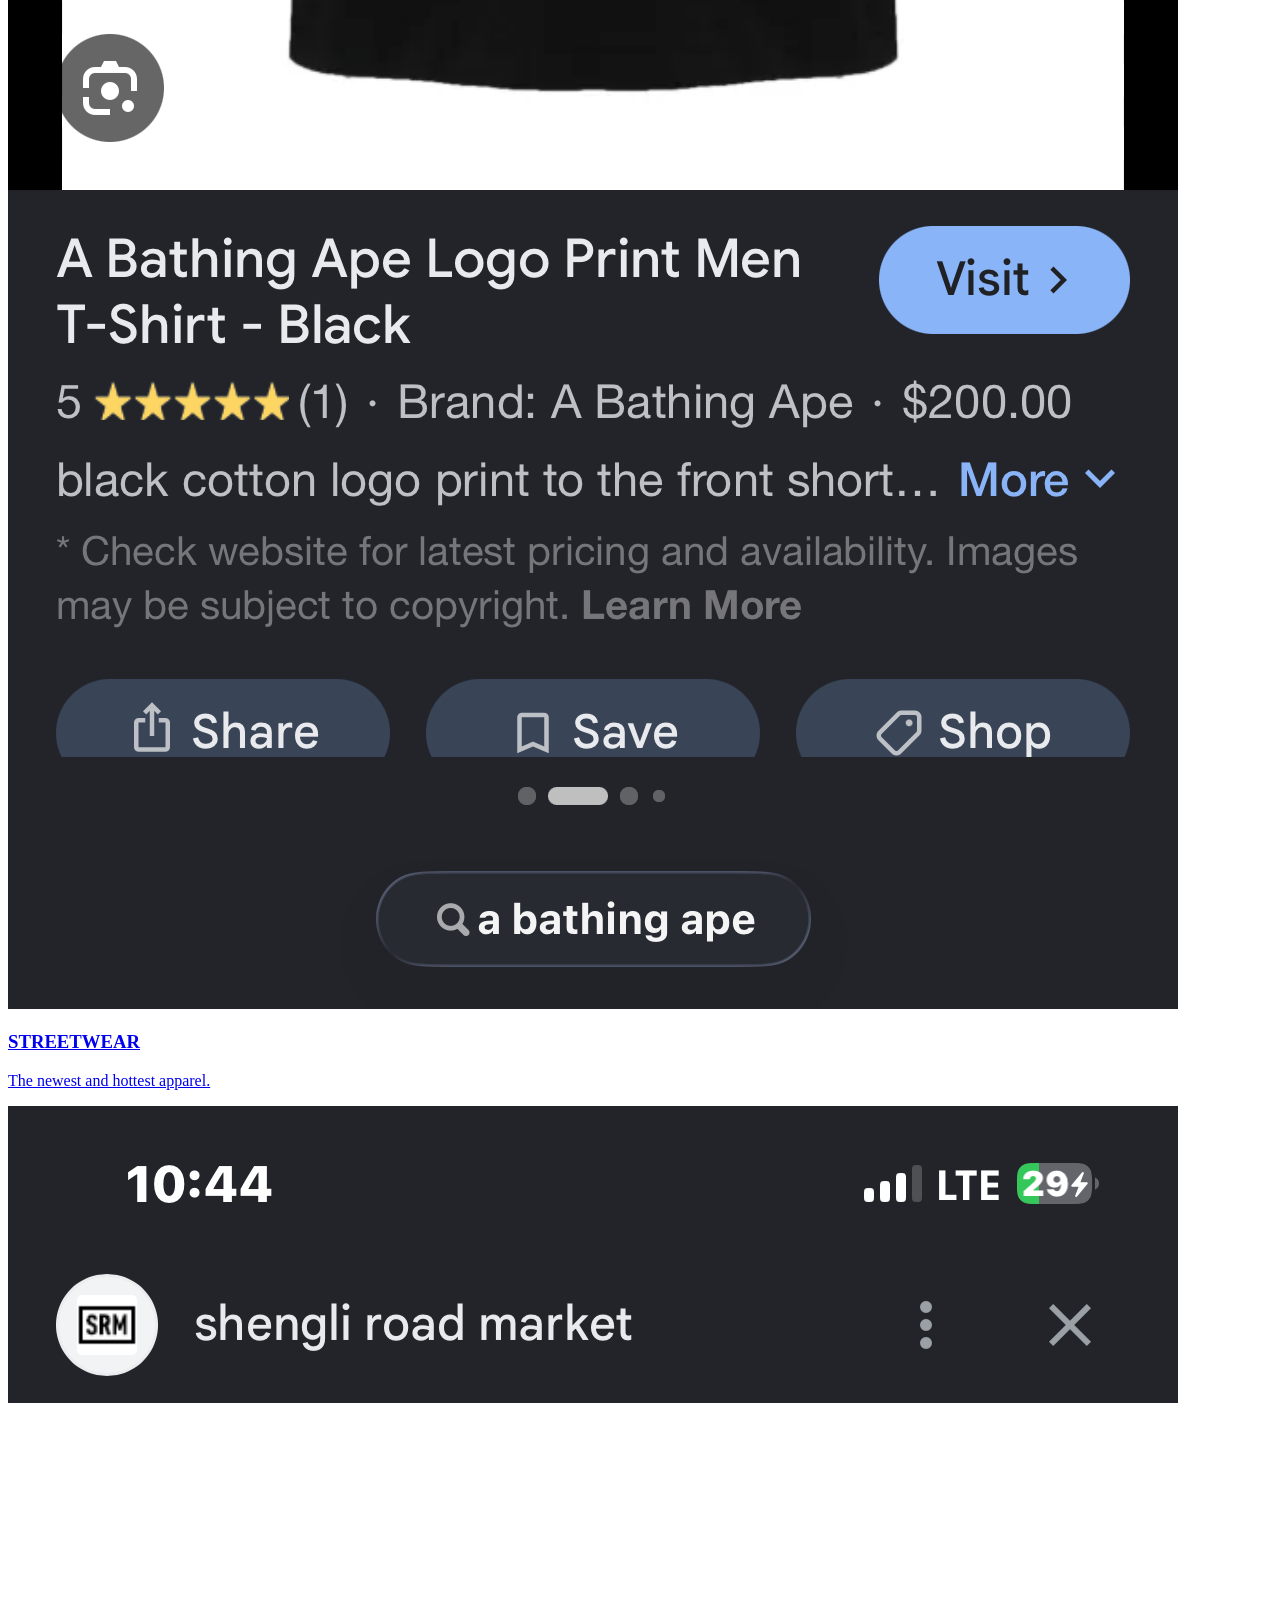
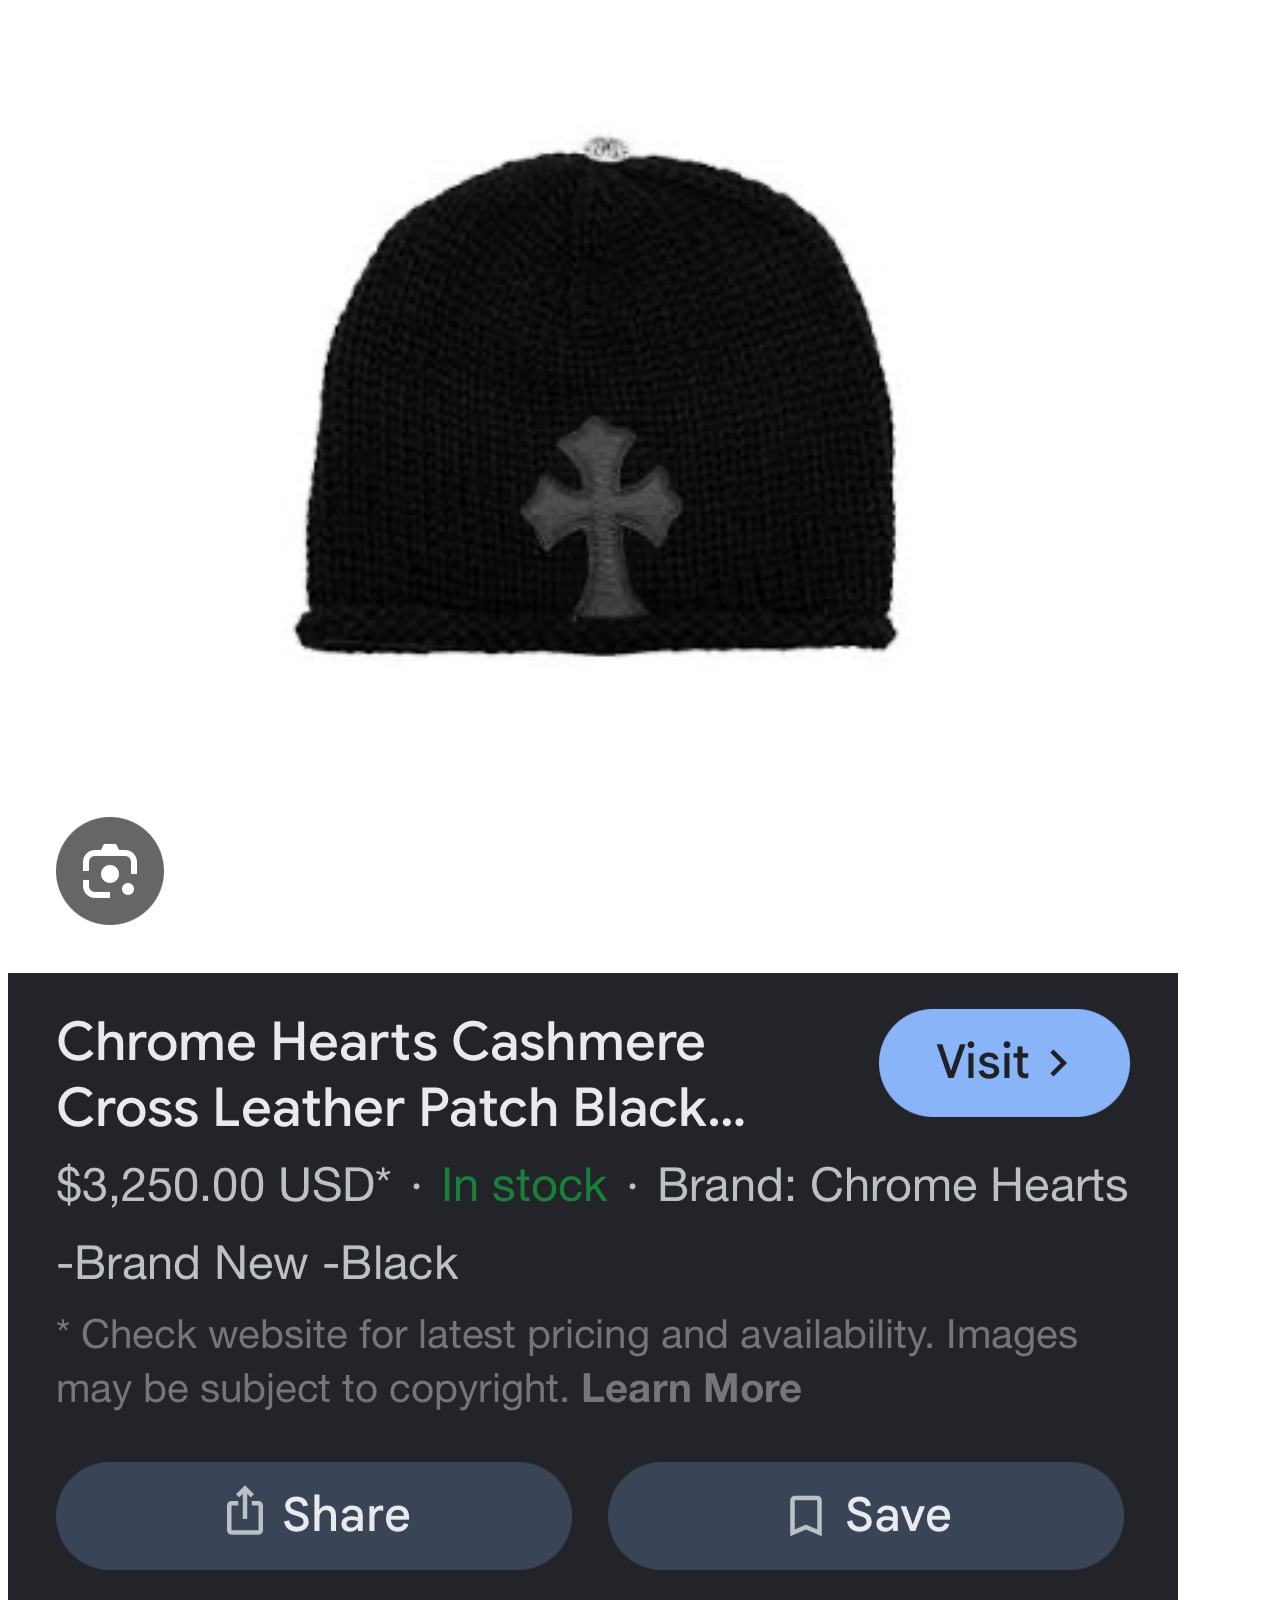
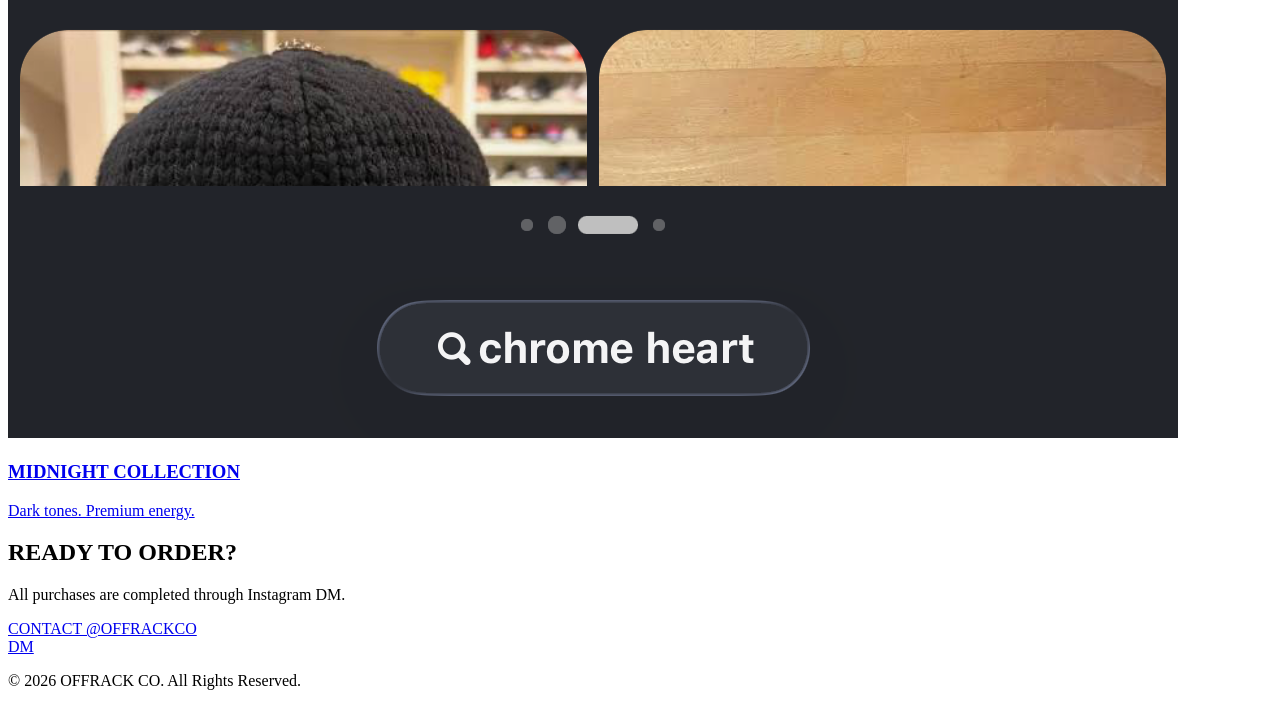
==== commit e38c2cf2: "Create index.html" ====
--- a/index.html
+++ b/index.html
@@ -1,3 +1,6 @@
+<!DOCTYPE html>
+<html lang="en">
+
 <head>
 <meta charset="UTF-8">
 <meta name="viewport" content="width=device-width, initial-scale=1.0">
@@ -5,14 +8,17 @@
 <title>OFFRACK CO.</title>
 <link rel="stylesheet" href="style.css">
 </head>
+
 <body>
+
 <nav>
+
 <div class="logo-wrap">
-<img
-src="16BE7FED-E92F-4C69-846D-A9EF9C2878A0.png"
+<img src="16BE7FED-E92F-4C69-846D-A9EF9C2878A0.png"
 class="logo-img"
 alt="OFFRACK CO.">
 </div>
+
 <ul>
 <li><a href="index.html">Home</a></li>
 <li><a href="shop.html">Shop</a></li>
@@ -20,21 +26,103 @@
 <li><a href="about.html">About</a></li>
 <li><a href="contact.html">Contact</a></li>
 </ul>
+
 </nav>
+
 <section class="hero">
+
 <img
 src="16BE7FED-E92F-4C69-846D-A9EF9C2878A0.png"
 class="hero-logo"
 alt="OFFRACK CO.">
+
 <p class="hero-tagline">
 BUILT DIFFERENT. NOT OFF BRAND.
 </p>
+
 <p>
 Authentic Streetwear • Sneakers • Accessories
 </p>
+
 <a href="https://instagram.com/offrackco" target="_blank">
 <button class="hero-btn">
 DM TO ORDER
 </button>
 </a>
+
 </section>
+
+<section class="featured">
+
+<h2>FEATURED COLLECTIONS</h2>
+
+<div class="products">
+
+<a href="pink-pieces.html" class="collection-link">
+<div class="card">
+<img src="IMG_4662.png" alt="Premium Pink Pieces">
+<h3>PREMIUM PINK PIECES</h3>
+<p>Bold colors. Premium style.</p>
+</div>
+</a>
+
+<a href="sneakers.html" class="collection-link">
+<div class="card">
+<img src="IMG_4659.png" alt="Sneakers">
+<h3>SNEAKERS</h3>
+<p>Authentic footwear and essentials.</p>
+</div>
+</a>
+
+<a href="streetwear.html" class="collection-link">
+<div class="card">
+<img src="IMG_4664.png" alt="Streetwear">
+<h3>STREETWEAR</h3>
+<p>The newest and hottest apparel.</p>
+</div>
+</a>
+
+<a href="midnight.html" class="collection-link">
+<div class="card">
+<img src="IMG_4661.png" alt="Midnight Collection">
+<h3>MIDNIGHT COLLECTION</h3>
+<p>Dark tones. Premium energy.</p>
+</div>
+</a>
+
+</div>
+
+</section>
+
+<section class="instagram">
+
+<h2>READY TO ORDER?</h2>
+
+<p>
+All purchases are completed through Instagram DM.
+</p>
+
+<a href="https://instagram.com/offrackco"
+target="_blank"
+class="instagram-btn">
+
+CONTACT @OFFRACKCO
+
+</a>
+
+</section>
+
+<a href="https://instagram.com/offrackco"
+target="_blank"
+class="floating-dm">
+
+DM
+
+</a>
+
+<footer>
+<p>© 2026 OFFRACK CO. All Rights Reserved.</p>
+</footer>
+
+</body>
+</html>
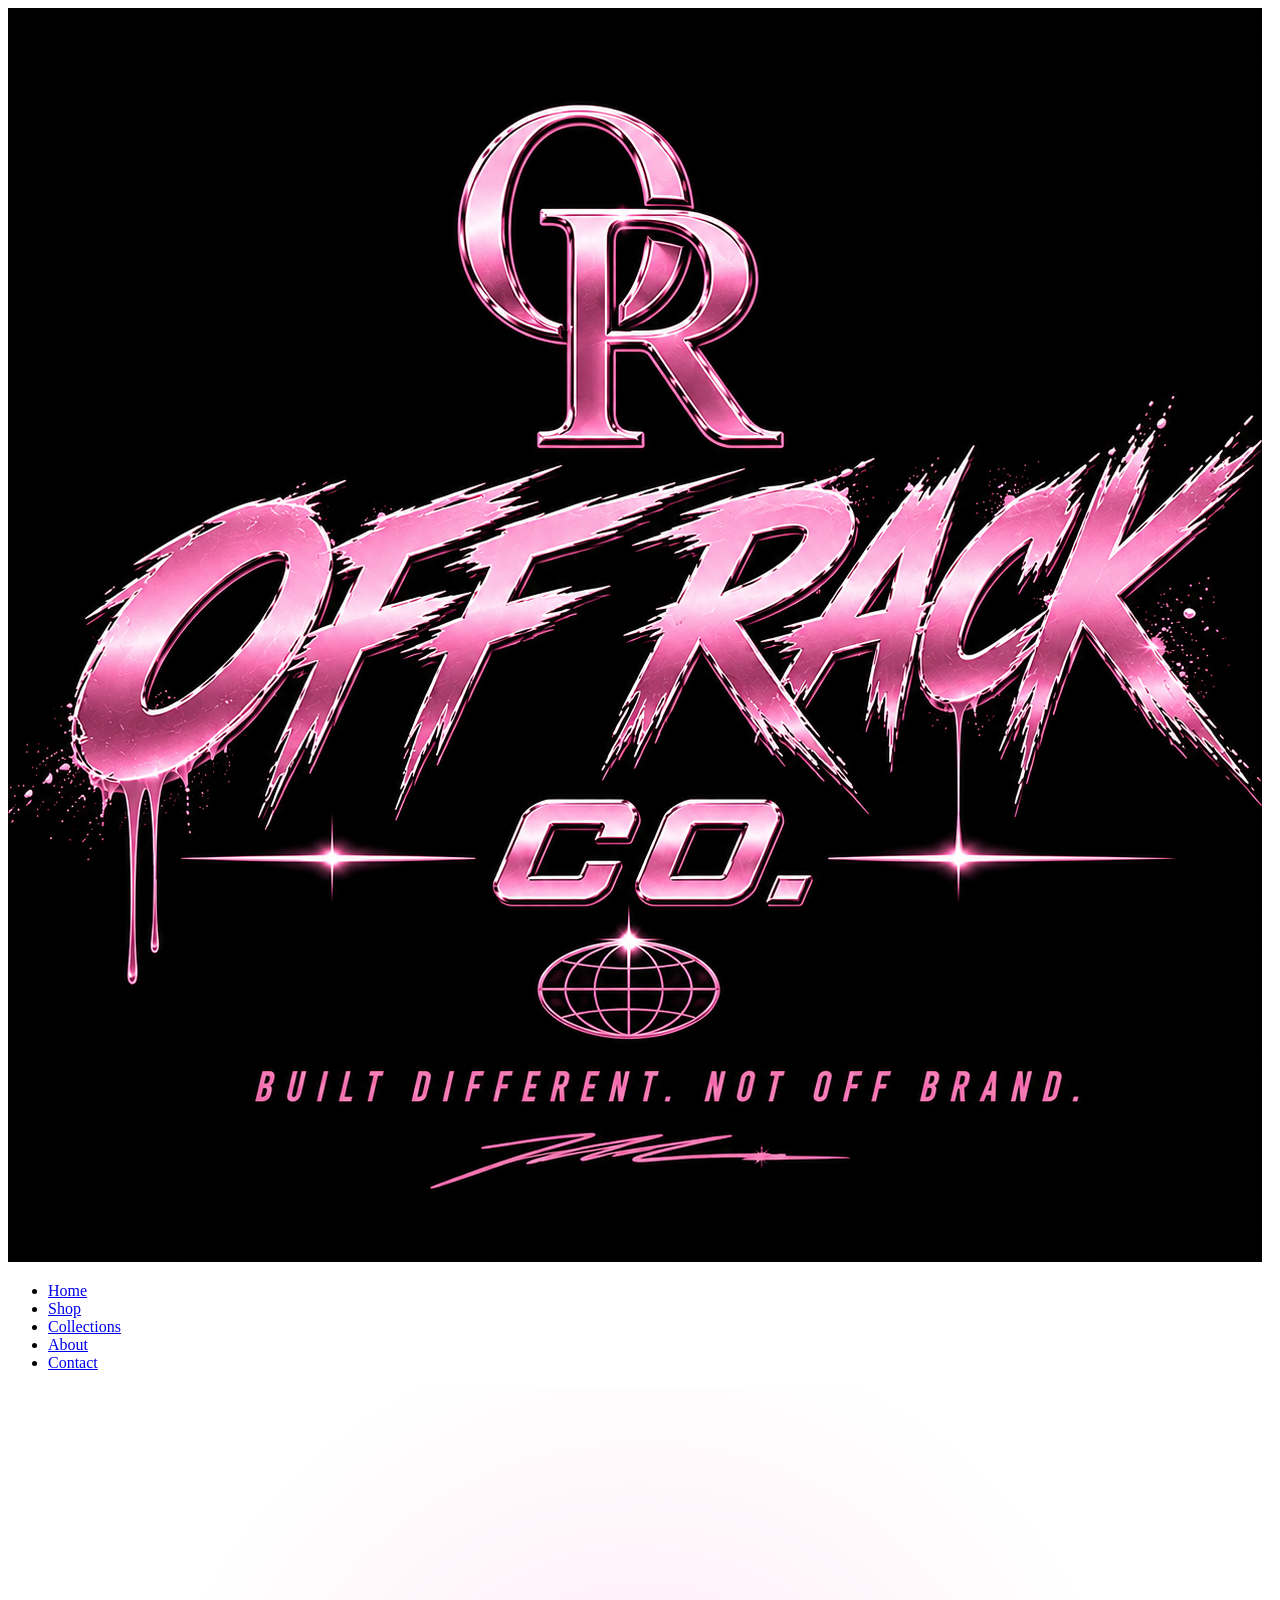
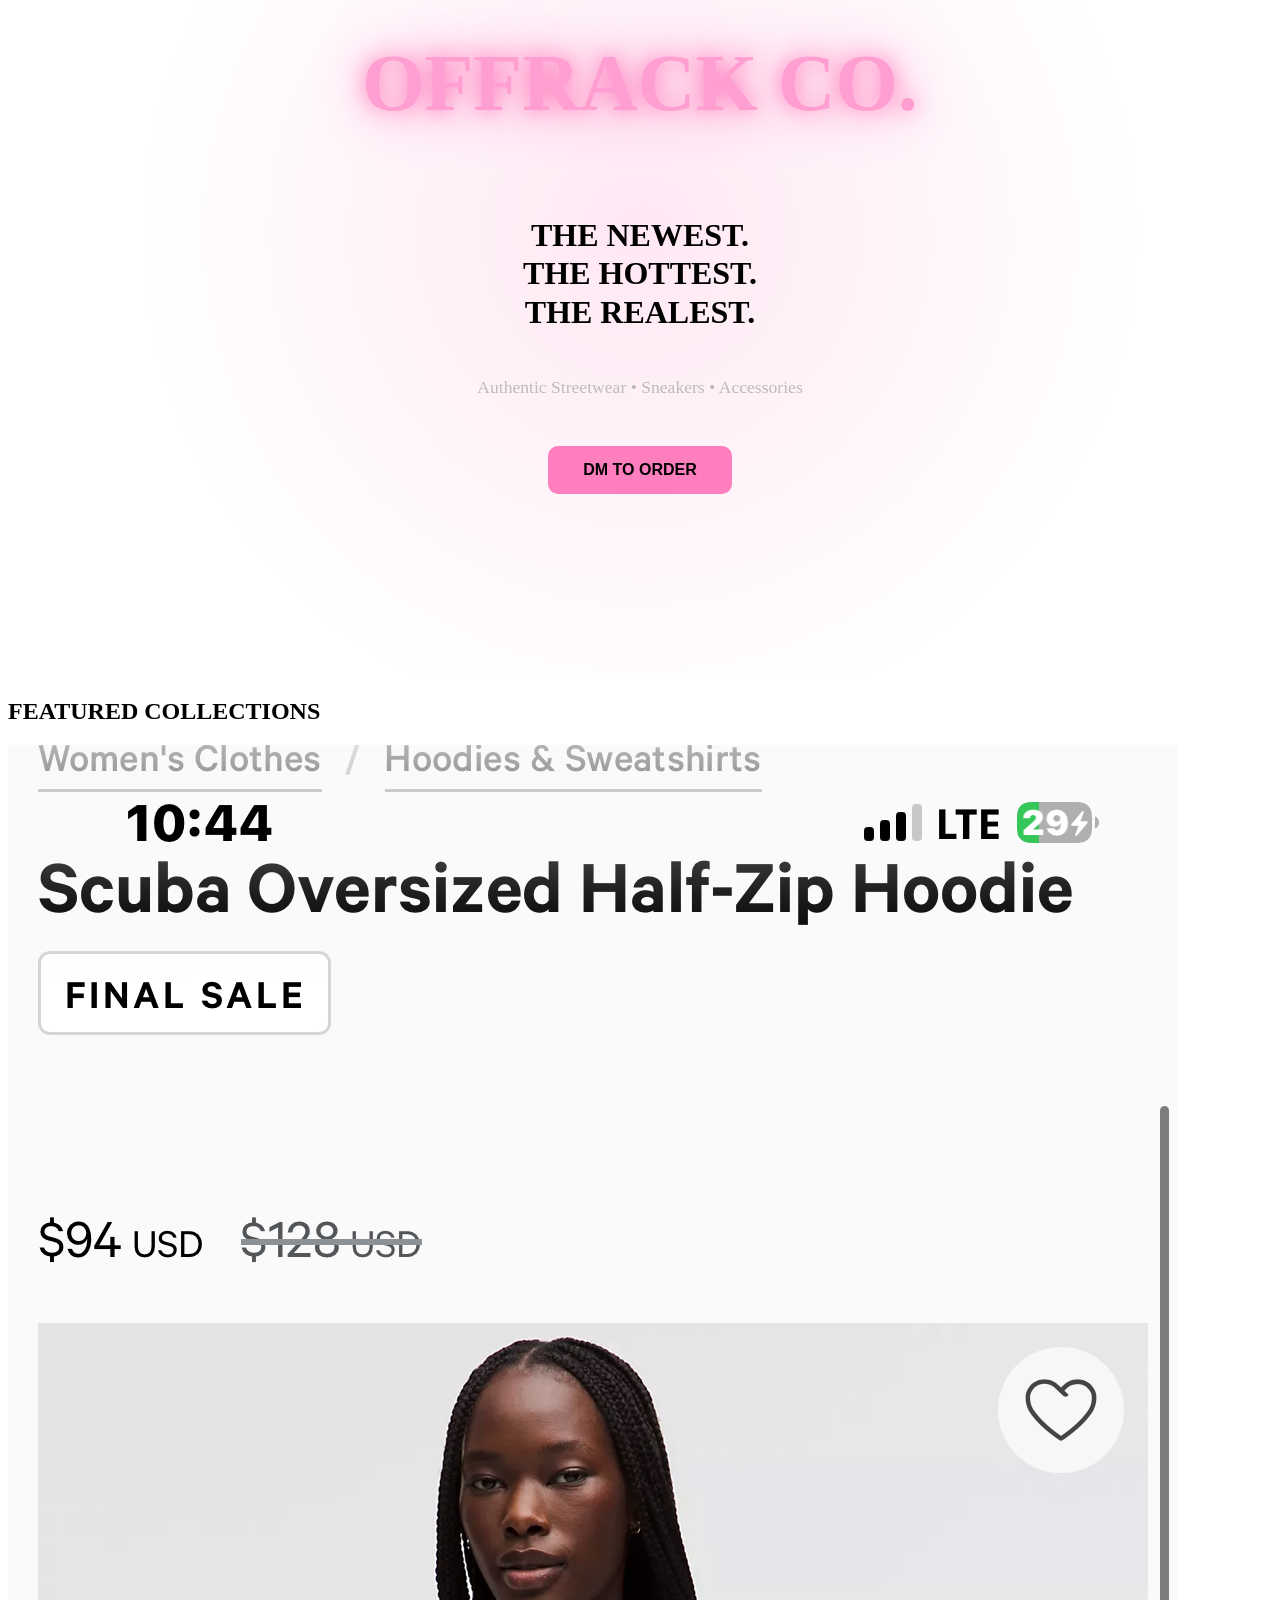
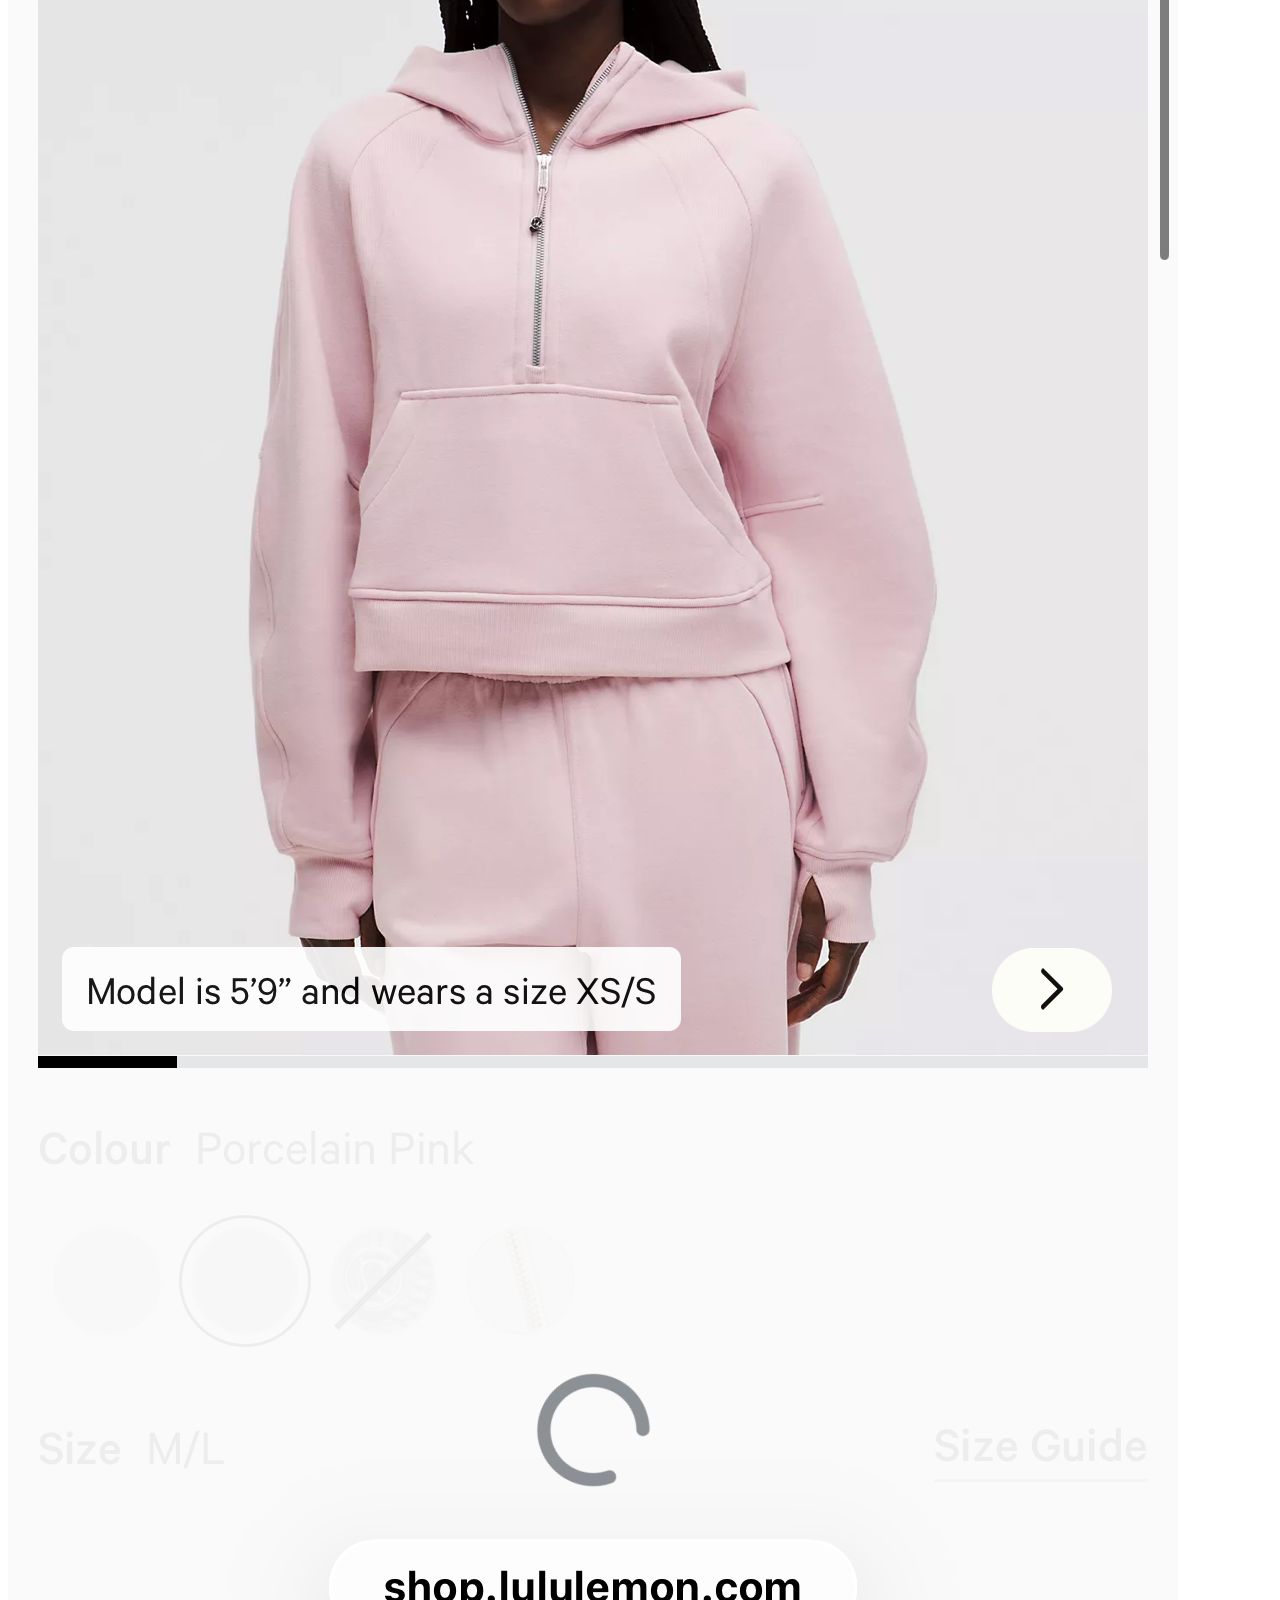
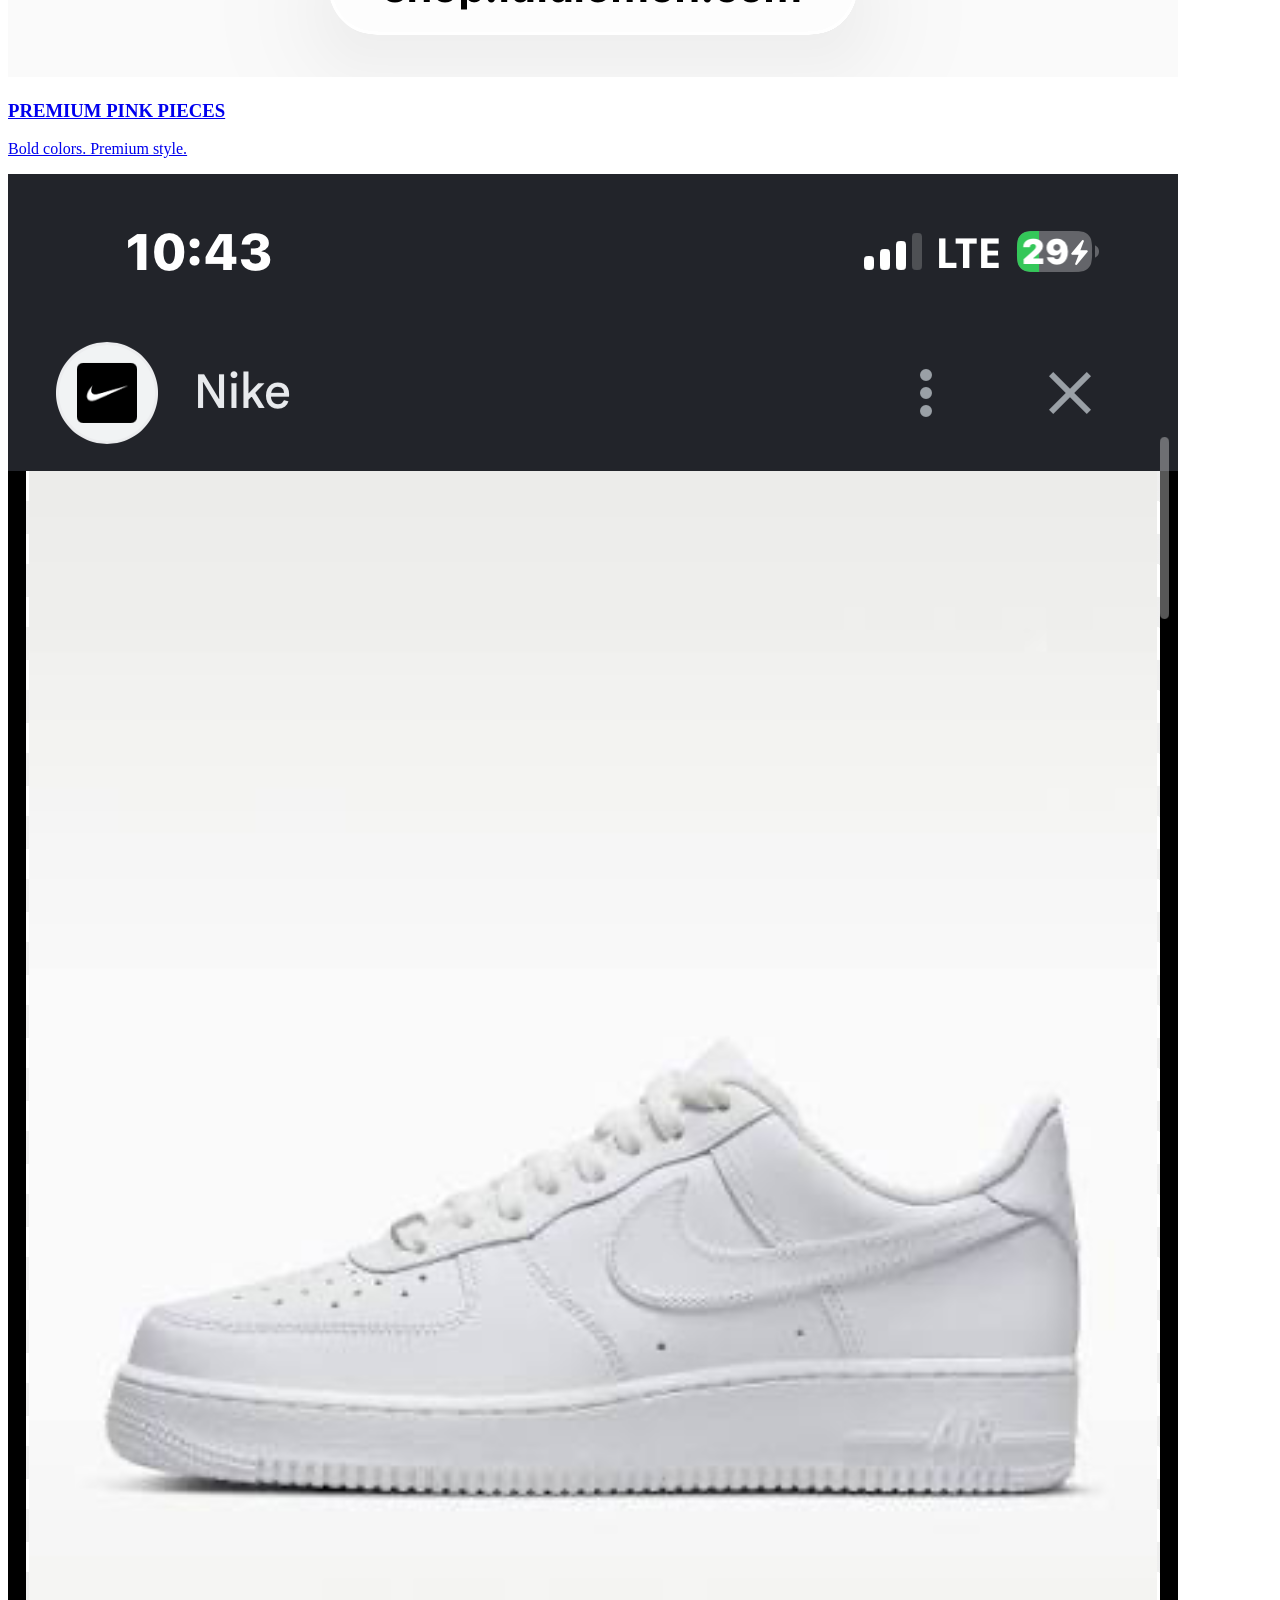
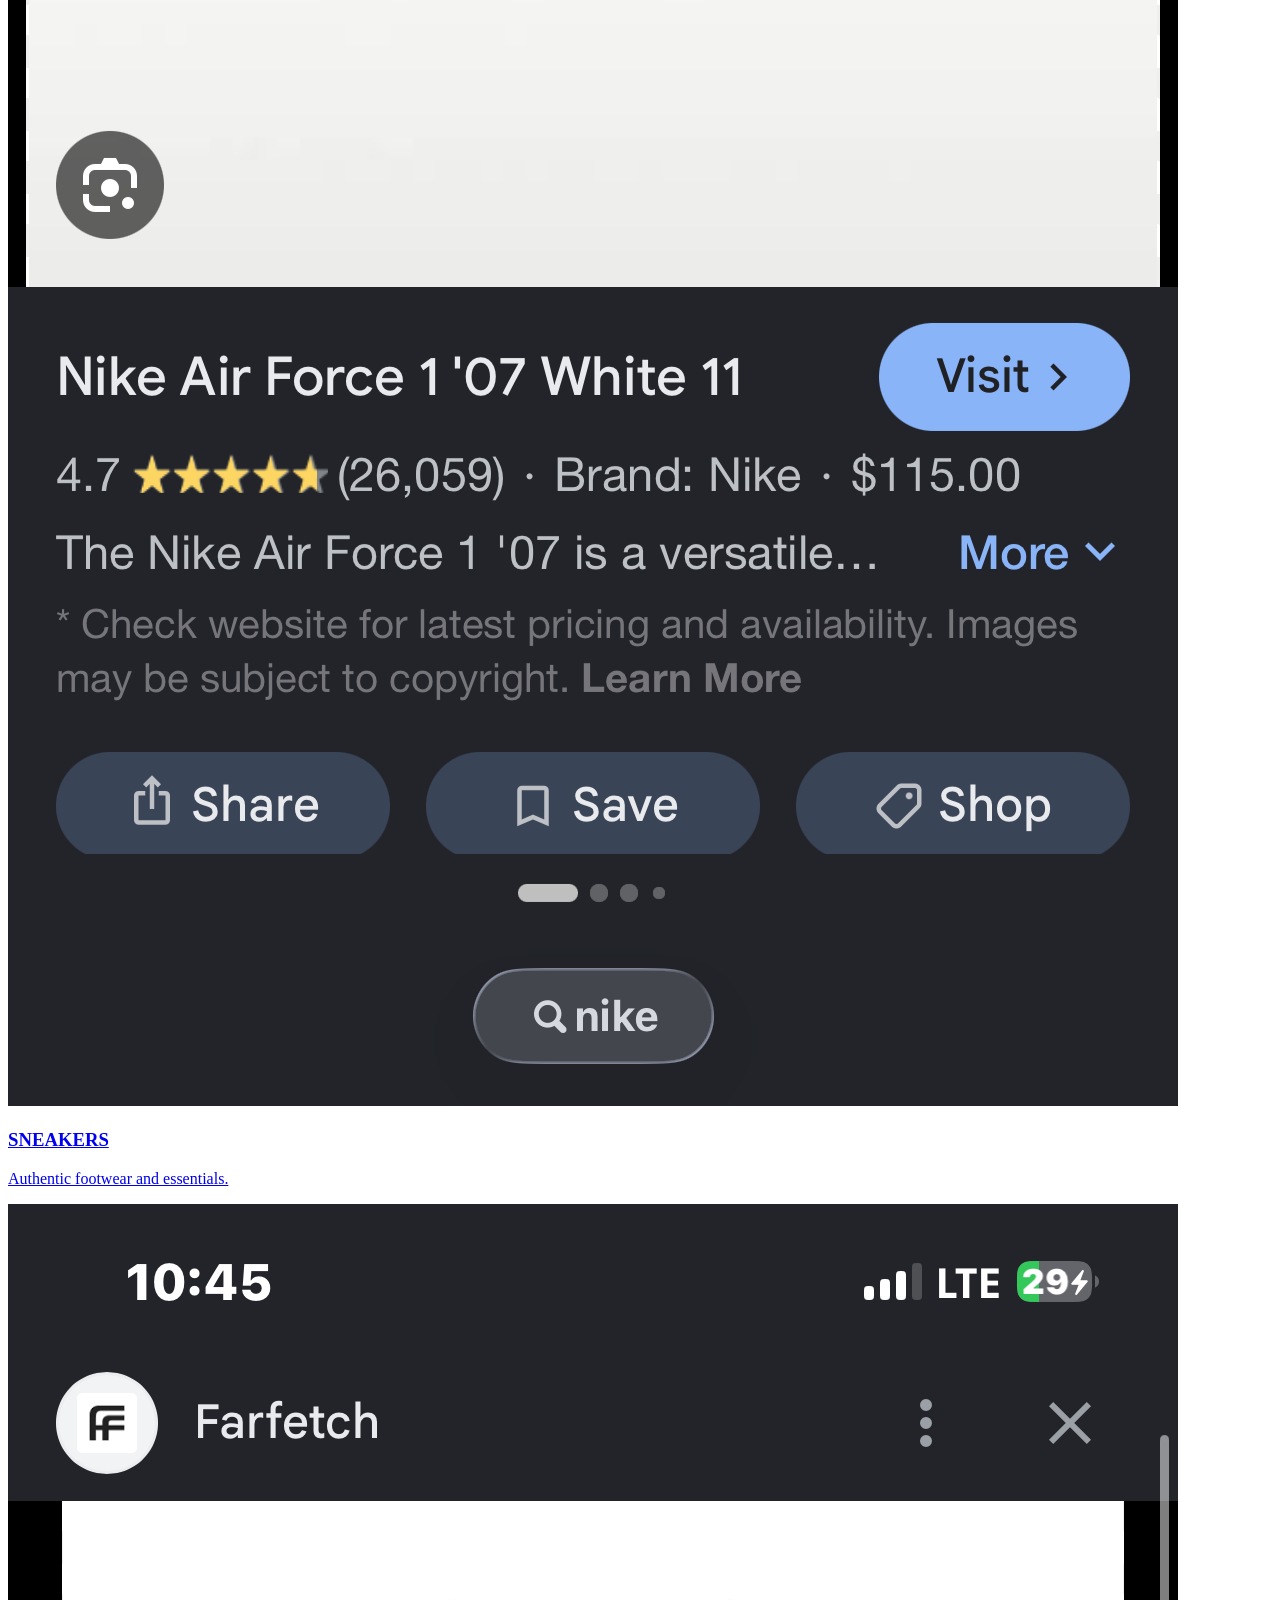
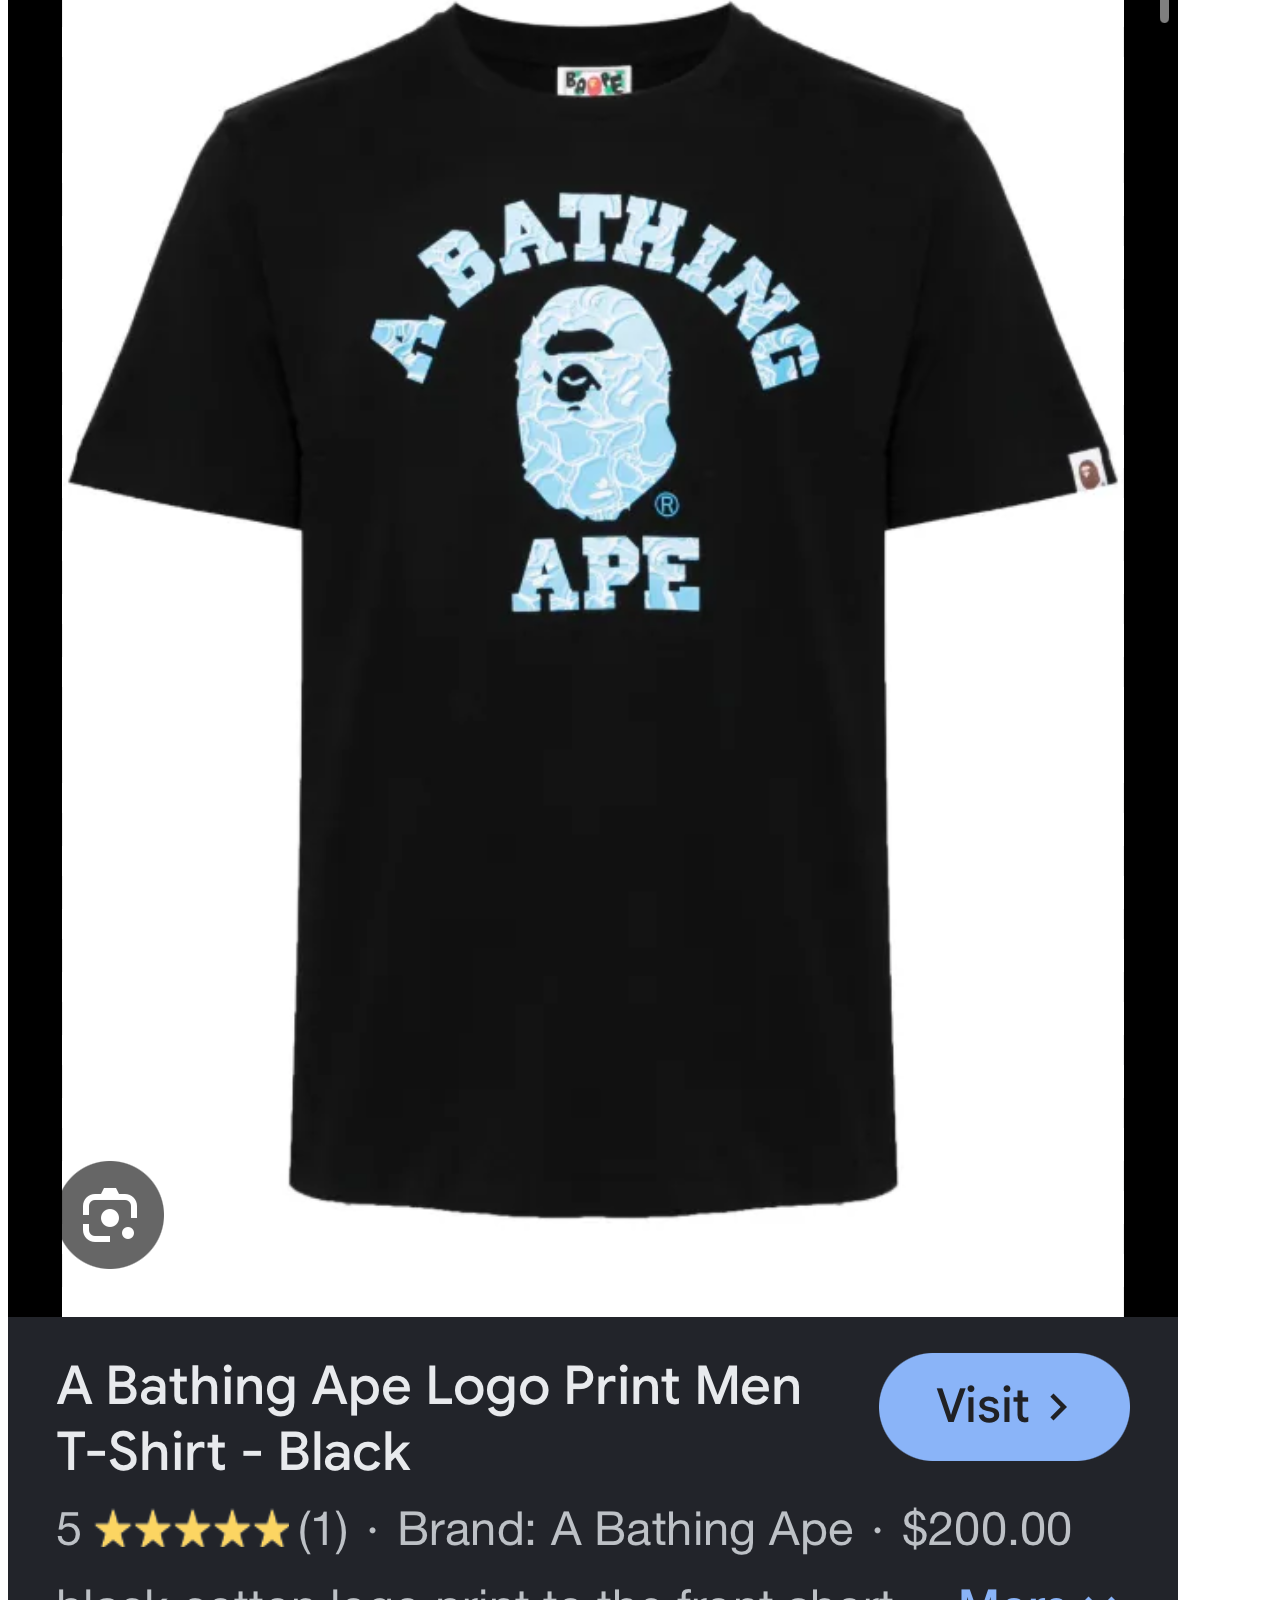
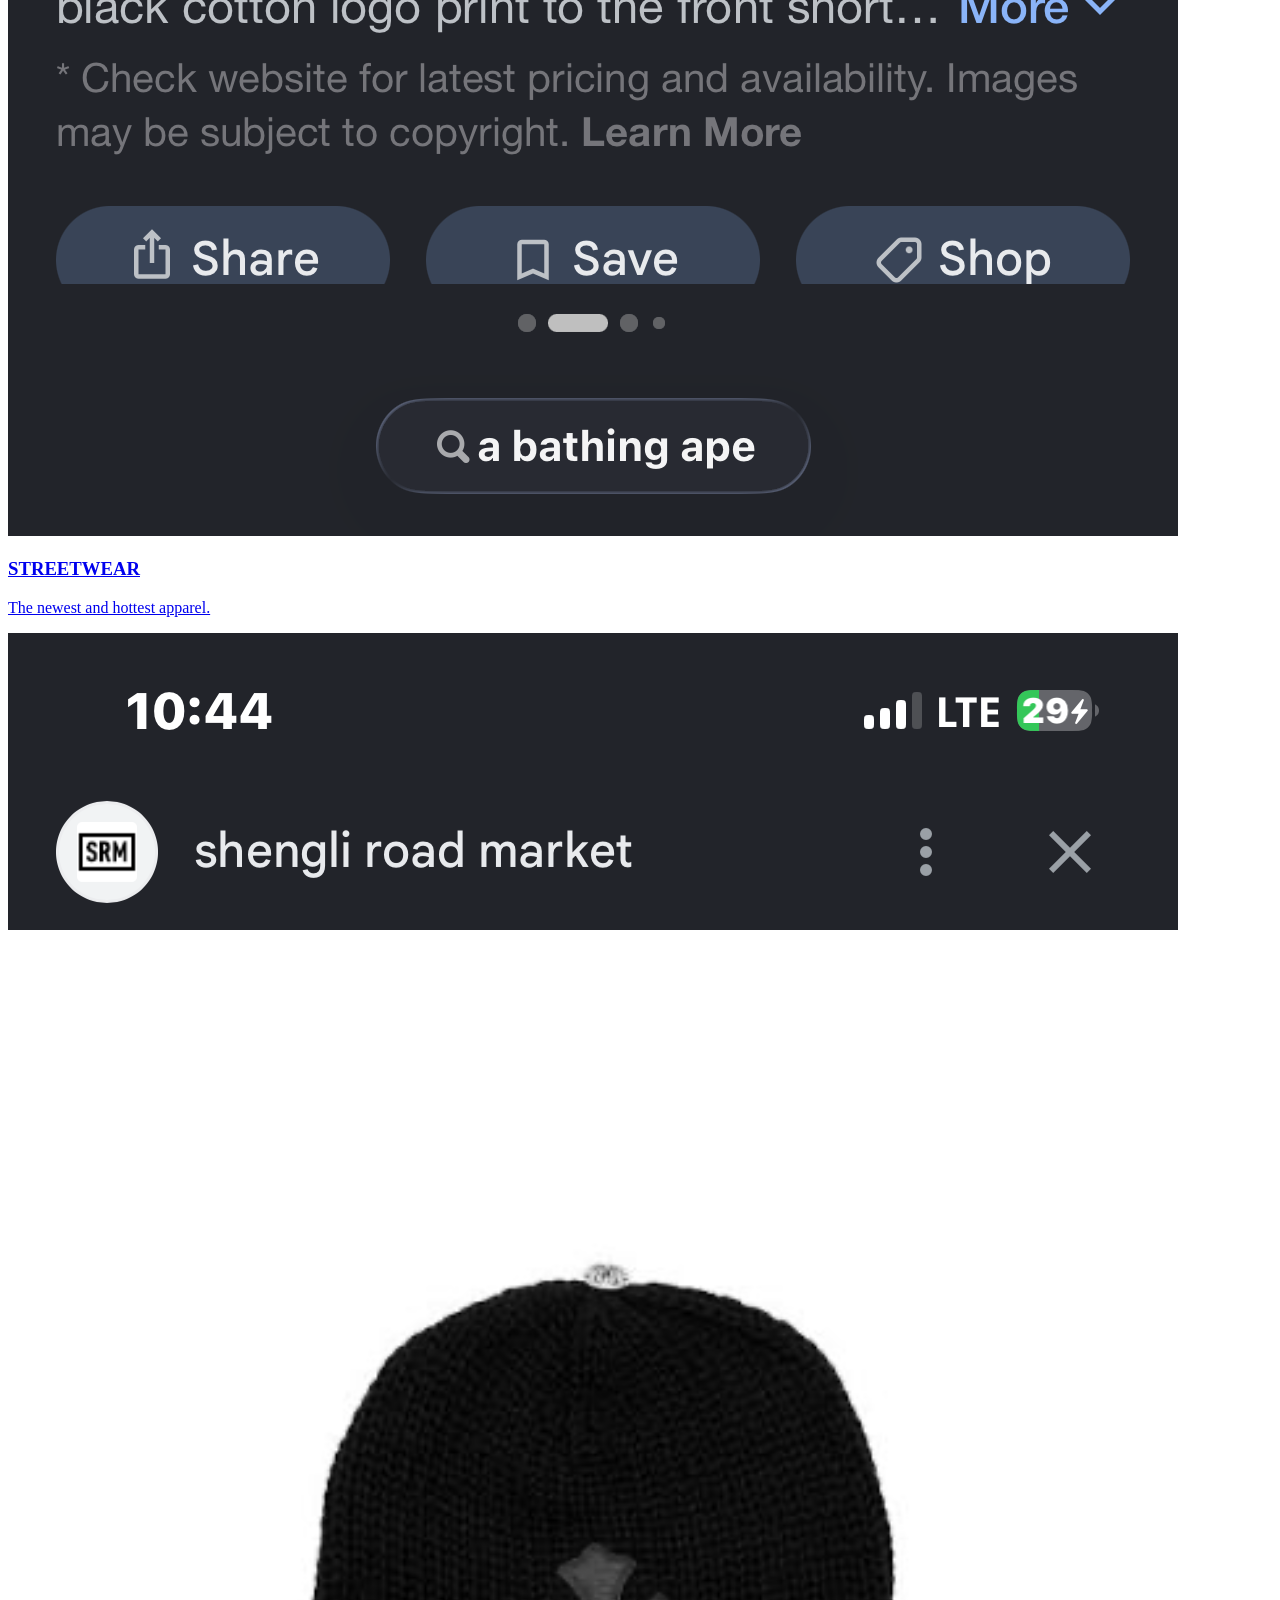
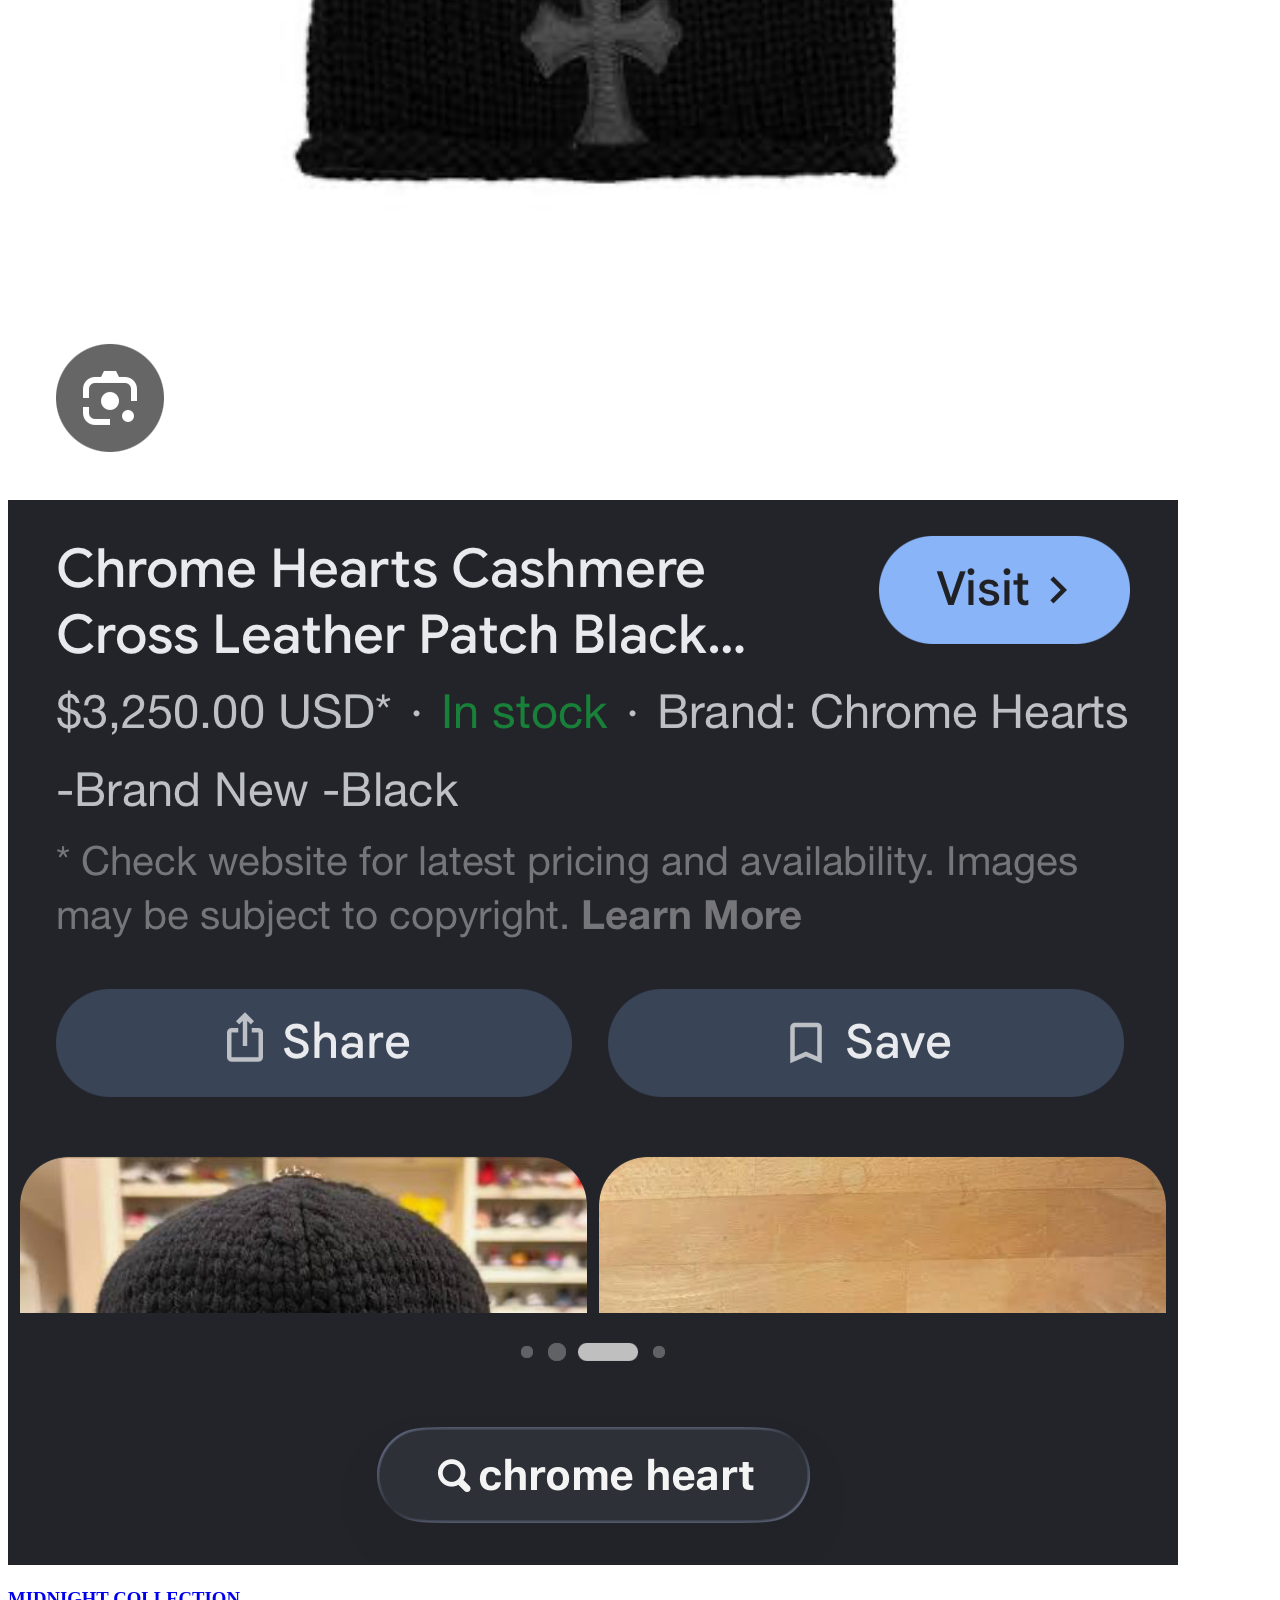
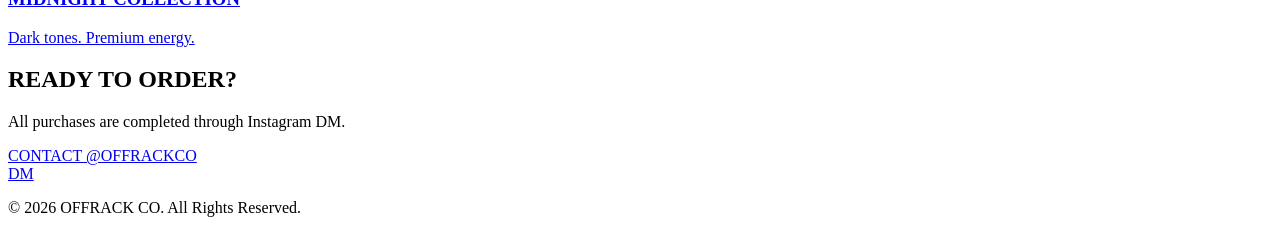
==== commit 9e3957e3: "Create index.html" ====
--- a/index.html
+++ b/index.html
@@ -1,6 +1,5 @@
 <!DOCTYPE html>
 <html lang="en">
-
 <head>
 <meta charset="UTF-8">
 <meta name="viewport" content="width=device-width, initial-scale=1.0">
@@ -8,17 +7,14 @@
 <title>OFFRACK CO.</title>
 <link rel="stylesheet" href="style.css">
 </head>
-
 <body>
-
 <nav>
-
 <div class="logo-wrap">
-<img src="16BE7FED-E92F-4C69-846D-A9EF9C2878A0.png"
+<img
+src="16BE7FED-E92F-4C69-846D-A9EF9C2878A0.png"
 class="logo-img"
 alt="OFFRACK CO.">
 </div>
-
 <ul>
 <li><a href="index.html">Home</a></li>
 <li><a href="shop.html">Shop</a></li>
@@ -26,38 +22,26 @@
 <li><a href="about.html">About</a></li>
 <li><a href="contact.html">Contact</a></li>
 </ul>
-
 </nav>
-
 <section class="hero">
-
-<img
-src="16BE7FED-E92F-4C69-846D-A9EF9C2878A0.png"
-class="hero-logo"
-alt="OFFRACK CO.">
-
-<p class="hero-tagline">
-BUILT DIFFERENT. NOT OFF BRAND.
-</p>
-
+<h1>OFFRACK CO.</h1>
+<h2>
+THE NEWEST.<br>
+THE HOTTEST.<br>
+THE REALEST.
+</h2>
 <p>
 Authentic Streetwear • Sneakers • Accessories
 </p>
-
 <a href="https://instagram.com/offrackco" target="_blank">
 <button class="hero-btn">
 DM TO ORDER
 </button>
 </a>
-
 </section>
-
 <section class="featured">
-
 <h2>FEATURED COLLECTIONS</h2>
-
 <div class="products">
-
 <a href="pink-pieces.html" class="collection-link">
 <div class="card">
 <img src="IMG_4662.png" alt="Premium Pink Pieces">
@@ -65,7 +49,6 @@
 <p>Bold colors. Premium style.</p>
 </div>
 </a>
-
 <a href="sneakers.html" class="collection-link">
 <div class="card">
 <img src="IMG_4659.png" alt="Sneakers">
@@ -73,7 +56,6 @@
 <p>Authentic footwear and essentials.</p>
 </div>
 </a>
-
 <a href="streetwear.html" class="collection-link">
 <div class="card">
 <img src="IMG_4664.png" alt="Streetwear">
@@ -81,7 +63,6 @@
 <p>The newest and hottest apparel.</p>
 </div>
 </a>
-
 <a href="midnight.html" class="collection-link">
 <div class="card">
 <img src="IMG_4661.png" alt="Midnight Collection">
@@ -89,40 +70,30 @@
 <p>Dark tones. Premium energy.</p>
 </div>
 </a>
-
 </div>
-
 </section>
-
 <section class="instagram">
-
 <h2>READY TO ORDER?</h2>
-
 <p>
 All purchases are completed through Instagram DM.
 </p>
-
-<a href="https://instagram.com/offrackco"
+<a
+href="https://instagram.com/offrackco"
 target="_blank"
 class="instagram-btn">
-
 CONTACT @OFFRACKCO
-
 </a>
-
 </section>
-
-<a href="https://instagram.com/offrackco"
+<a
+href="https://instagram.com/offrackco"
 target="_blank"
 class="floating-dm">
-
 DM
-
 </a>
-
 <footer>
-<p>© 2026 OFFRACK CO. All Rights Reserved.</p>
+<p>
+© 2026 OFFRACK CO. All Rights Reserved.
+</p>
 </footer>
-
 </body>
 </html>
--- a/style.css
+++ b/style.css
@@ -0,0 +1,50 @@
+.hero{
+min-height:90vh;
+display:flex;
+flex-direction:column;
+justify-content:center;
+align-items:center;
+text-align:center;
+padding:40px 20px;
+background:
+radial-gradient(
+circle at center,
+rgba(255,126,189,.18),
+transparent 65%
+);
+}
+.hero h1{
+font-size:5rem;
+font-weight:900;
+color:#ff9ed0;
+text-shadow:
+0 0 20px #ff7ebd,
+0 0 50px #ff7ebd;
+}
+.hero h2{
+font-size:2rem;
+margin-top:20px;
+line-height:1.2;
+}
+.hero p{
+margin-top:20px;
+font-size:1.1rem;
+color:#bbb;
+max-width:700px;
+}
+.hero-btn{
+margin-top:30px;
+padding:15px 35px;
+background:#ff7ebd;
+color:black;
+border:none;
+border-radius:10px;
+font-weight:bold;
+font-size:1rem;
+cursor:pointer;
+transition:.3s;
+}
+.hero-btn:hover{
+transform:translateY(-5px);
+box-shadow:0 0 20px #ff7ebd;
+}
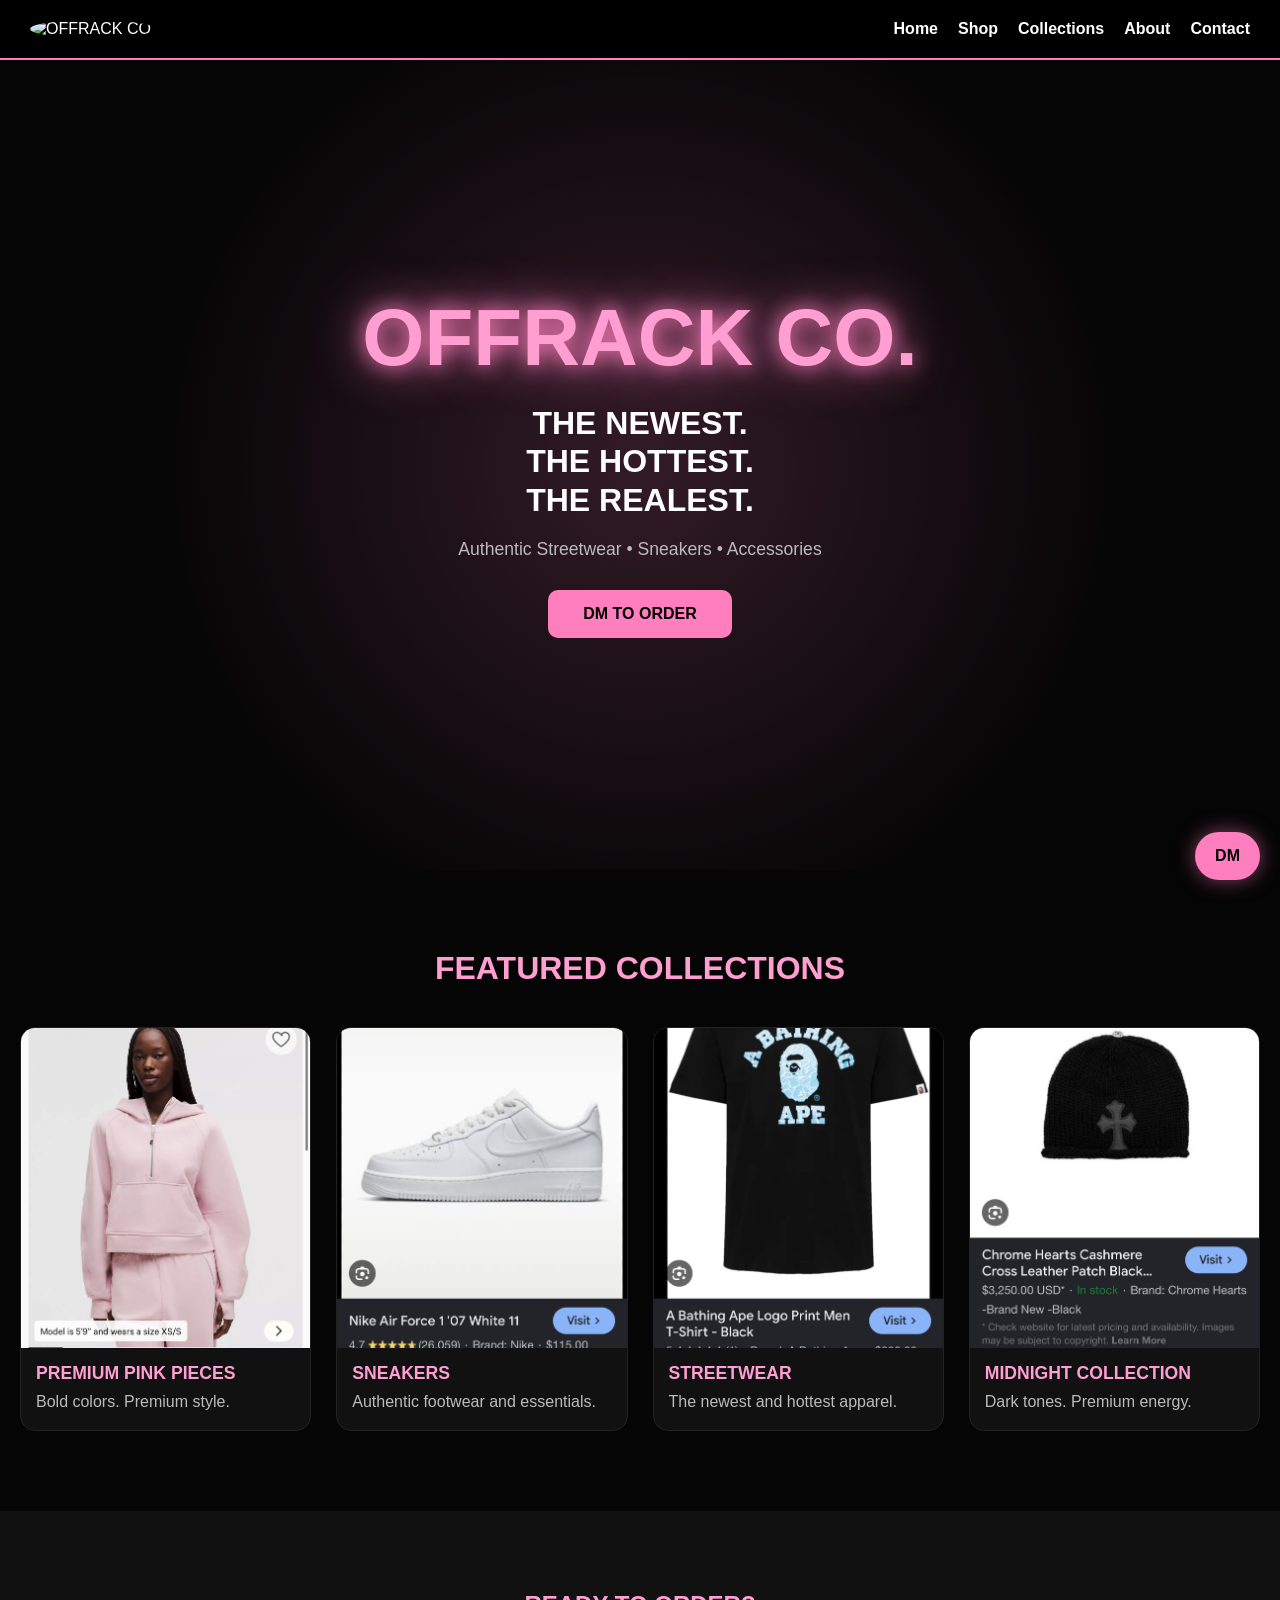
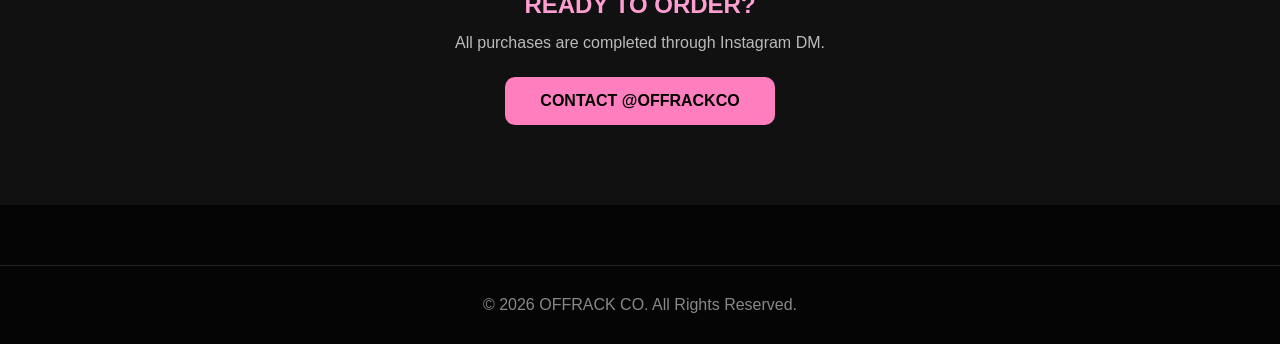
==== commit bd3e7fca: "Create index.html" ====
--- a/index.html
+++ b/index.html
@@ -97,3 +97,4 @@
 </footer>
 </body>
 </html>
+<!-- redeploy -->
--- a/style.css
+++ b/style.css
@@ -1,3 +1,51 @@
+*{
+margin:0;
+padding:0;
+box-sizing:border-box;
+font-family:Arial, Helvetica, sans-serif;
+}
+html{
+scroll-behavior:smooth;
+}
+body{
+background:#050505;
+color:white;
+overflow-x:hidden;
+}
+/* NAVIGATION */
+nav{
+display:flex;
+justify-content:space-between;
+align-items:center;
+padding:20px 30px;
+background:#000;
+border-bottom:2px solid #ff7ebd;
+position:sticky;
+top:0;
+z-index:9999;
+}
+.logo-img{
+width:100px;
+height:100px;
+object-fit:cover;
+border-radius:50%;
+}
+nav ul{
+display:flex;
+gap:20px;
+list-style:none;
+flex-wrap:wrap;
+}
+nav ul li a{
+color:white;
+text-decoration:none;
+font-weight:600;
+transition:.3s;
+}
+nav ul li a:hover{
+color:#ff7ebd;
+}
+/* HERO */
 .hero{
 min-height:90vh;
 display:flex;
@@ -48,3 +96,169 @@
 transform:translateY(-5px);
 box-shadow:0 0 20px #ff7ebd;
 }
+/* FEATURED */
+.featured{
+padding:80px 20px;
+}
+.featured h2{
+text-align:center;
+font-size:2rem;
+margin-bottom:40px;
+color:#ff9ed0;
+}
+/* PRODUCT GRID */
+.products{
+display:grid;
+grid-template-columns:repeat(auto-fit,minmax(280px,1fr));
+gap:25px;
+}
+.card{
+background:#111;
+border:1px solid #222;
+border-radius:15px;
+overflow:hidden;
+transition:.3s;
+height:100%;
+}
+.card:hover{
+transform:translateY(-8px);
+border-color:#ff7ebd;
+box-shadow:0 0 25px rgba(255,126,189,.4);
+}
+.card img{
+width:100%;
+height:320px;
+object-fit:cover;
+display:block;
+}
+.card h3{
+padding:15px 15px 5px;
+color:#ff9ed0;
+font-size:1.1rem;
+}
+.card p{
+padding:0 15px 15px;
+color:#bbb;
+line-height:1.6;
+}
+.collection-link{
+display:block;
+text-decoration:none;
+color:inherit;
+}
+/* COLLECTION PAGES */
+.collection-page{
+padding:80px 20px;
+text-align:center;
+}
+.collection-page h1{
+font-size:4rem;
+margin-bottom:20px;
+color:#ff9ed0;
+text-shadow:
+0 0 20px #ff7ebd,
+0 0 50px #ff7ebd;
+}
+.collection-page p{
+max-width:800px;
+margin:auto;
+line-height:1.8;
+color:#bbb;
+margin-bottom:40px;
+}
+/* ABOUT */
+.about{
+padding:80px 20px;
+max-width:900px;
+margin:auto;
+text-align:center;
+line-height:1.9;
+}
+.about h2{
+margin-bottom:20px;
+color:#ff9ed0;
+}
+/* CONTACT SECTION */
+.instagram{
+background:#111;
+padding:80px 20px;
+text-align:center;
+}
+.instagram h2{
+margin-bottom:15px;
+color:#ff9ed0;
+}
+.instagram p{
+margin-bottom:25px;
+color:#bbb;
+}
+.instagram-btn{
+display:inline-block;
+padding:15px 35px;
+background:#ff7ebd;
+color:black;
+text-decoration:none;
+font-weight:bold;
+border-radius:10px;
+transition:.3s;
+}
+.instagram-btn:hover{
+transform:translateY(-3px);
+box-shadow:0 0 20px #ff7ebd;
+}
+/* FLOATING DM */
+.floating-dm{
+position:fixed;
+bottom:20px;
+right:20px;
+background:#ff7ebd;
+color:black;
+padding:15px 20px;
+border-radius:50px;
+font-weight:bold;
+text-decoration:none;
+z-index:999;
+box-shadow:0 0 20px rgba(255,126,189,.5);
+transition:.3s;
+}
+.floating-dm:hover{
+transform:scale(1.05);
+}
+/* FOOTER */
+footer{
+text-align:center;
+padding:30px;
+margin-top:60px;
+border-top:1px solid #222;
+color:#888;
+}
+/* MOBILE */
+@media(max-width:768px){
+nav{
+flex-direction:column;
+gap:15px;
+}
+nav ul{
+justify-content:center;
+}
+.logo-img{
+width:80px;
+height:80px;
+}
+.hero h1{
+font-size:3rem;
+}
+.hero h2{
+font-size:1.5rem;
+}
+.collection-page h1{
+font-size:2.5rem;
+}
+.card img{
+height:240px;
+}
+.floating-dm{
+bottom:15px;
+right:15px;
+}
+}
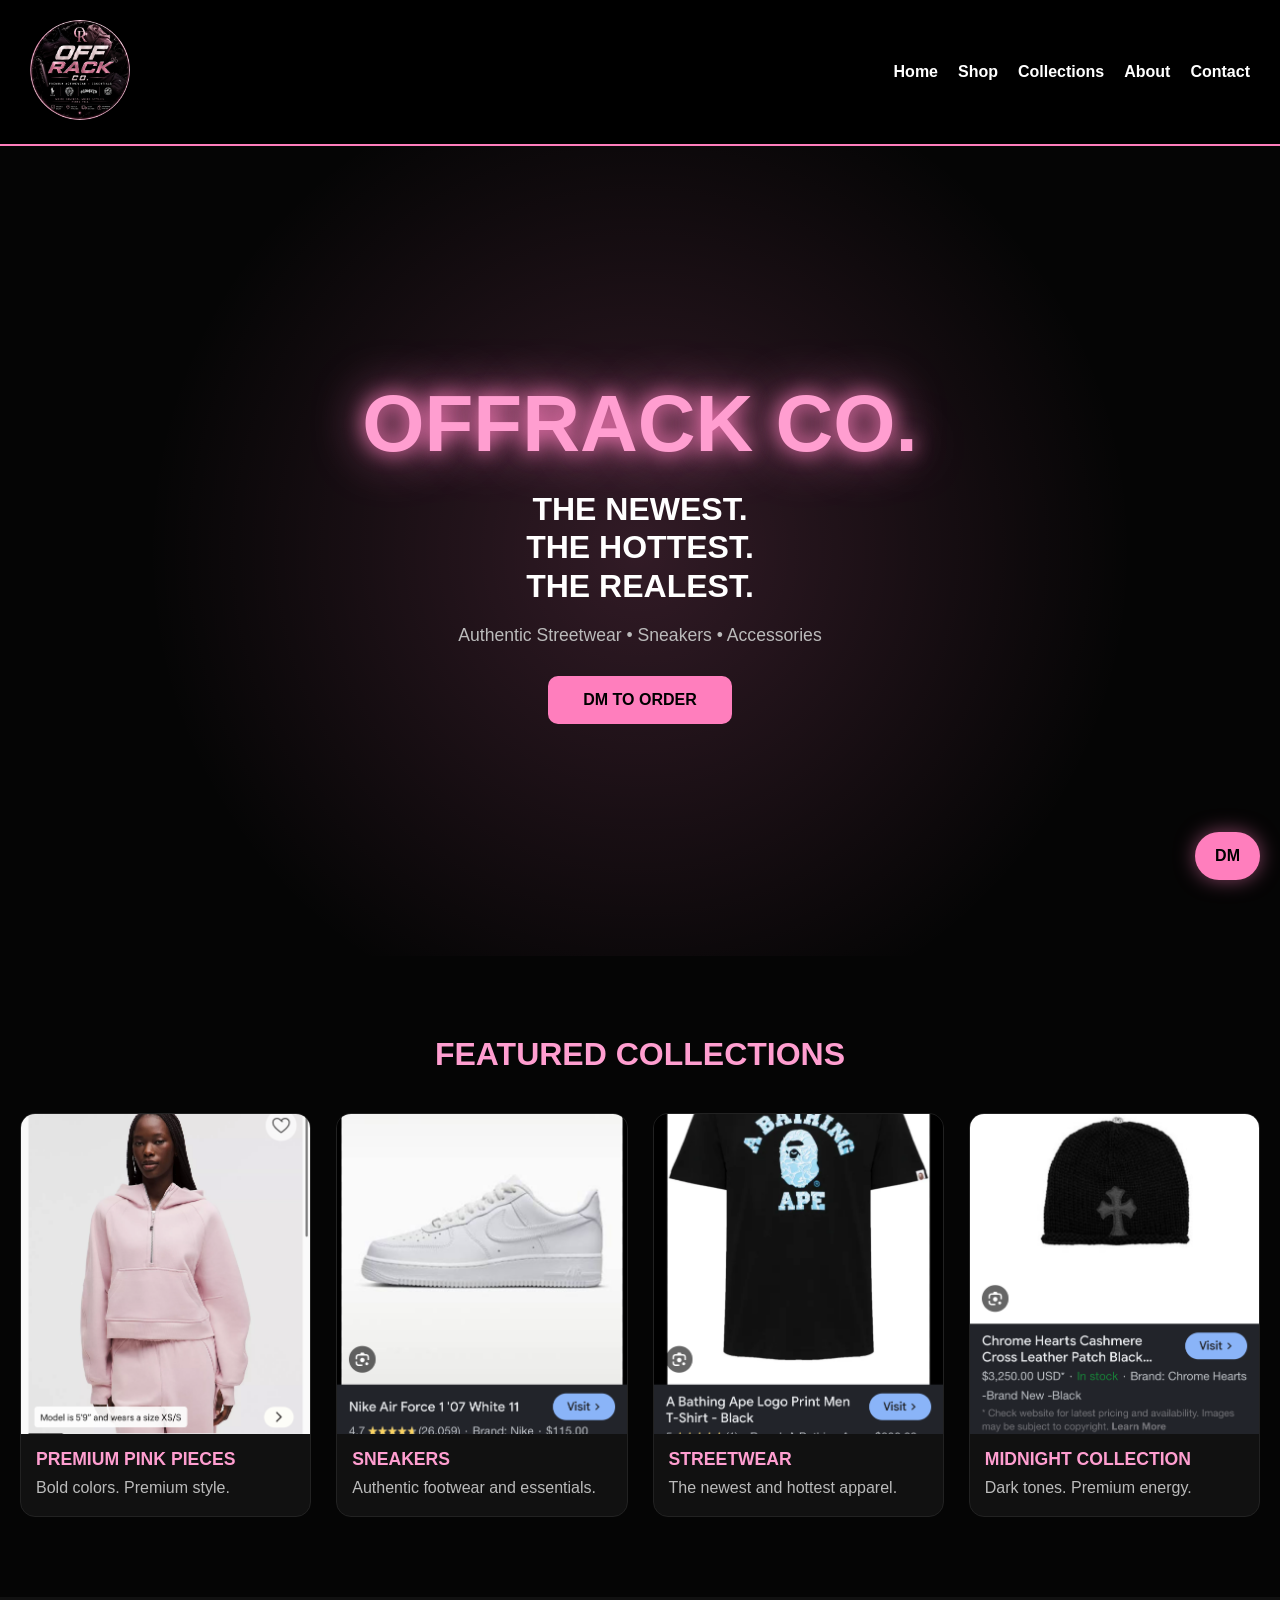
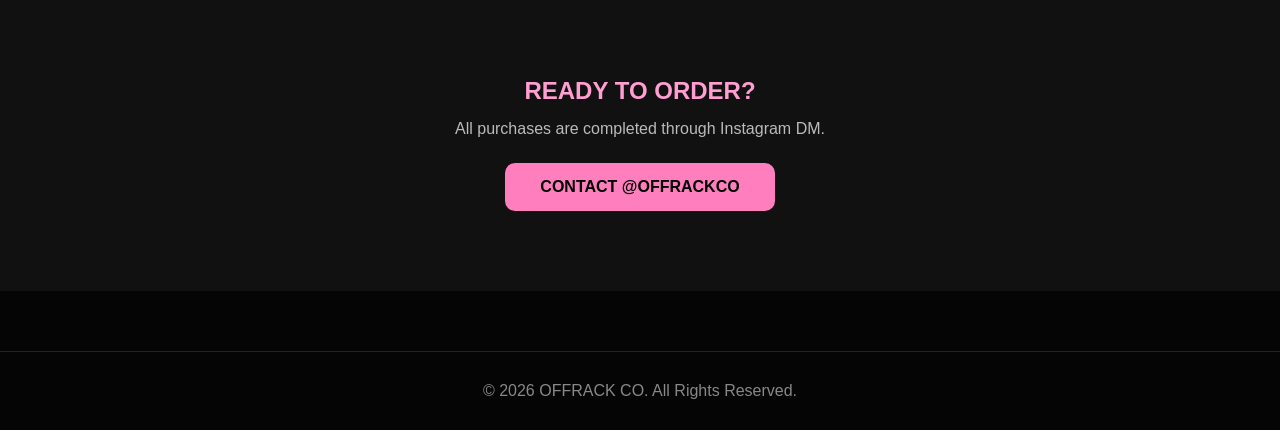
==== commit 75cd8f4c: "Create index.html" ====
--- a/index.html
+++ b/index.html
@@ -3,7 +3,7 @@
 <head>
 <meta charset="UTF-8">
 <meta name="viewport" content="width=device-width, initial-scale=1.0">
-<link rel="icon" href="16BE7FED-E92F-4C69-846D-A9EF9C2878A0.png">
+<link rel="icon" href="B596530C-9519-46F6-9E4F-7140266F01FE.png">
 <title>OFFRACK CO.</title>
 <link rel="stylesheet" href="style.css">
 </head>
@@ -11,7 +11,7 @@
 <nav>
 <div class="logo-wrap">
 <img
-src="16BE7FED-E92F-4C69-846D-A9EF9C2878A0.png"
+src="B596530C-9519-46F6-9E4F-7140266F01FE.png"
 class="logo-img"
 alt="OFFRACK CO.">
 </div>
